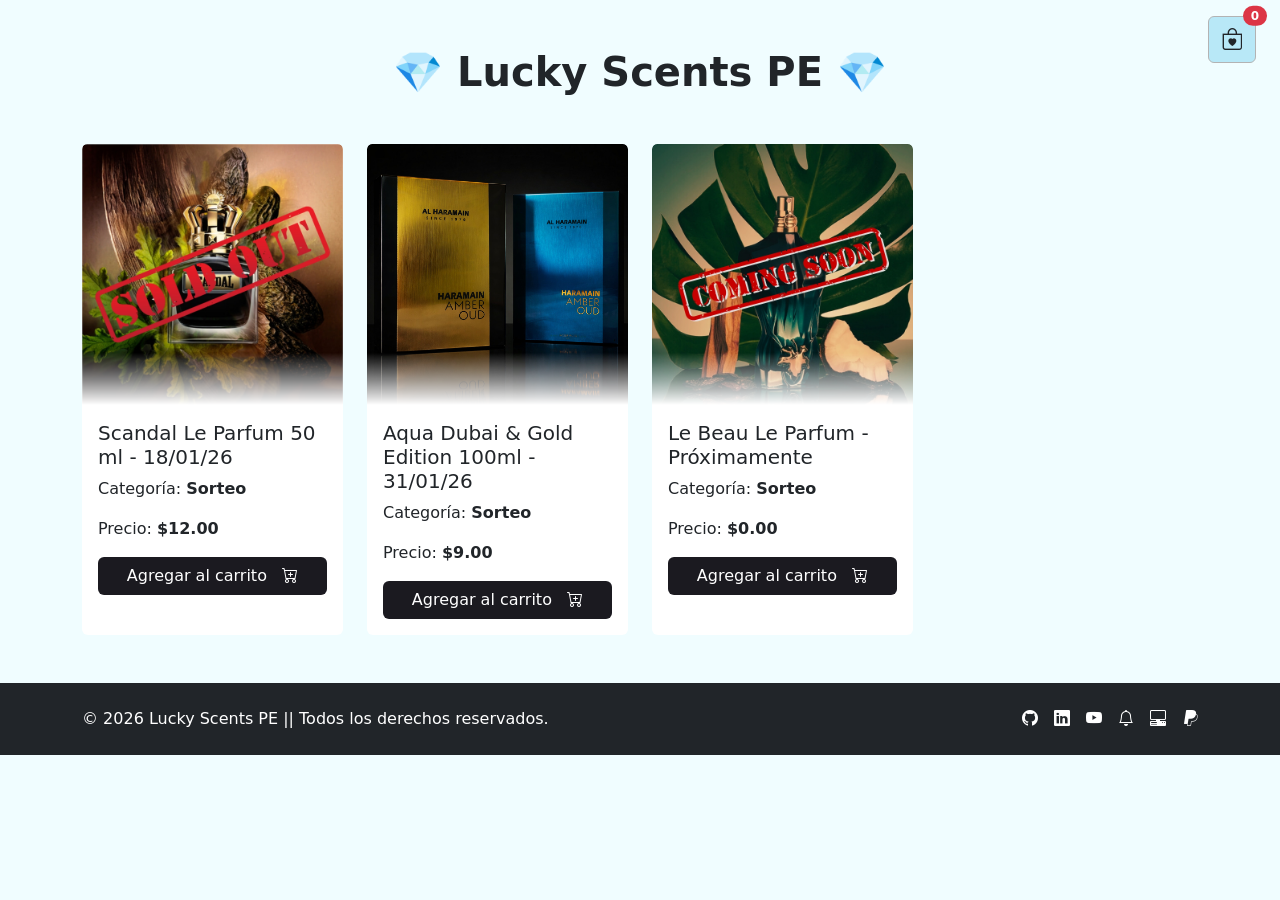
==== index.html @ 7fdbcfc8 "Add files via upload" ====
<!DOCTYPE html>
<html lang="es">
  <head>
    <meta charset="UTF-8" />
    <meta name="viewport" content="width=device-width, initial-scale=1.0" />
    <title>Carrito de compras con JavaScript</title>
    <link rel="shortcut icon" href="assets/imgs/favicon.ico" type="image/x-icon" />
    <link
      href="https://cdn.jsdelivr.net/npm/bootstrap@5.3.3/dist/css/bootstrap.min.css"
      rel="stylesheet"
      integrity="sha384-QWTKZyjpPEjISv5WaRU9OFeRpok6YctnYmDr5pNlyT2bRjXh0JMhjY6hW+ALEwIH"
      crossorigin="anonymous"
    />
    <link
      rel="stylesheet"
      href="https://cdn.jsdelivr.net/npm/bootstrap-icons@1.11.3/font/bootstrap-icons.min.css"
    />
    <link rel="stylesheet" href="assets/css/home.css" />
  </head>

  <body>
    <!-- Botón del carrito -->
    <div class="position-relative">
      <a
        href="#"
        class="btn btn_shopping cart-badge position-fixed top-0 end-0 me-4 mt-3 swing-on-hover border bg-white"
      >
        <i class="bi bi-bag-heart"></i>
        <span
          id="contador-carrito"
          class="position-absolute top-1 start-100 translate-middle badge rounded-pill bg-danger"
        >
          0
        </span>
      </a>
    </div>

    <!-- Contenedor principal de la tienda de donas -->
    <div class="container my-5">
      <h1 class="text-center fw-bold"> 💎 Lucky Scents PE 💎</h1>
      <div id="donas-container" class="row g-4 mt-4"></div>
    </div>

    <!-- Offcanvas del carrito -->
    <div
      class="offcanvas offcanvas-end"
      tabindex="-1"
      id="offcanvasRight"
      aria-labelledby="offcanvasRightLabel"
    >
      <div class="offcanvas-header border-bottom">
        <h4 class="offcanvas-title text-center">Carrito de compras</h4>
        <button
          type="button"
          class="btn-close"
          data-bs-dismiss="offcanvas"
          aria-label="Close"
        ></button>
      </div>

      <div class="offcanvas-body border-bottom"></div>

      <div class="offcanvas-footer mt-4">
        <h5 class="justify-content-between mb-2">
          <span class="fw-bold px-3">SUBTOTAL:</span>
          <span id="subtotal" class="fw-bold float-end px-2 fs-2"> S/. 0.00 </span>
        </h5>
        <div class="text-center mb-5 px-3">
          <button class="btn btn-primary mt-5 w-100" onclick="generarPedidoWhatsApp()">
            Enviar pedido por WhatsApp
          </button>
        </div>
      </div>
    </div>

    <footer class="footer bg-dark text-white mt-5 py-4">
      <div class="container">
        <div class="row align-items-center">
          <div class="col-12 col-md-6 text-center text-md-start mb-3 mb-md-0">
            <p class="mb-0">
              © 2026
              <a
                target="_blank"
                rel="noreferrer"
                href=""
                class="text-white text-decoration-none"
                >Lucky Scents PE</a
              >
              || Todos los derechos reservados.
            </p>
          </div>
          <div class="col-12 col-md-6 text-center text-md-end">
            <div class="social-icons d-inline-flex justify-content-center">
              <a
                target="_blank"
                rel="noreferrer"
                href="#"
                class="text-white me-3"
              >
                <i class="bi bi-github"></i>
              </a>
              <a
                target="_blank"
                rel="noreferrer"
                href="#"
                class="text-white me-3"
              >
                <i class="bi bi-linkedin"></i>
              </a>
              <a
                target="_blank"
                rel="noreferrer"
                href="#"
                class="text-white me-3"
              >
                <i class="bi bi-youtube"></i>
              </a>
              <a
                target="_blank"
                rel="noreferrer"
                href="https://www.npmjs.com/package/nextjs-toast-notify"
                class="text-white me-3"
              >
                <i class="bi bi-bell"></i>
              </a>
              <a
                target="_blank"
                rel="noreferrer"
                href="#"
                class="text-white me-3"
              >
                <i class="bi bi-pc-display-horizontal"></i>
              </a>
              <a
                target="_blank"
                rel="noreferrer"
                href="#"
                class="text-white"
              >
                <i class="bi bi-paypal"></i>
              </a>
            </div>
          </div>
        </div>
      </div>
    </footer>

    <script src="https://cdn.jsdelivr.net/npm/bootstrap@5.3.0-alpha1/dist/js/bootstrap.bundle.min.js"></script>
    <script src="assets/js/obtener_productos.js"></script>
    <script src="assets/js/app.js"></script>
  </body>
</html>
---- assets/css/home.css ----
body {
  background-color: #f0fdff !important;
}
.position-relative {
  z-index: 1;
}
.card img {
  -webkit-mask-image: linear-gradient(black 80%, transparent);
  mask-image: linear-gradient(black 80%, transparent);
}
.btn-cart {
  background-color: #1b1a20;
  color: white;
}
.btn-cart:hover {
  background-color: #333 !important;
  color: #fff !important;
}
.custom-card:hover img {
  transform: scale(1.1);
}

.custom-card img {
  transition: transform 0.3s ease-in-out;
}
.bi-bag-heart {
  font-size: 22px !important;
}
#offcanvasRight {
  margin-top: 65px !important;
}
.offcanvas-body {
  background-color: #f8f9fa !important;
}
.btn-primary {
  background-color: #1b1a20 !important;
  color: white;
  border: #1b1a20 !important;
}
.btn-primary:hover {
  border: none !important;
  opacity: 0.8 !important;
}

.balanceo {
  animation: swing 0.6s ease forwards;
  display: inline-block;
}

@keyframes swing {
  0% {
    transform: rotate(0);
  }
  25% {
    transform: rotate(15deg);
  }
  50% {
    transform: rotate(-10deg);
  }
  75% {
    transform: rotate(5deg);
  }
  to {
    transform: rotate(0);
  }
}

.offcanvas-header {
  background-color: #cecece !important;
}

.btn_shopping {
  background-color: #b8e8f7 !important;
  border: 1px solid #b3b3b3 !important;
}
.btn_shopping :hover {
  animation: swing 0.6s ease forwards;
  display: inline-block;
}
.fs-5 {
  font-size: 18px !important;
  color: #595454 !important;
}
.fs-6 {
  font-size: 14px !important;
  color: #b3b3b3 !important;
}

.offcanvas {
  transition: transform 0.6s ease, opacity 0.6s ease; /* Aumentamos el tiempo */
}

.offcanvas.show {
  transform: translateX(0);
  opacity: 1;
}

.offcanvas:not(.show) {
  transform: translateX(100%);
  opacity: 0;
}
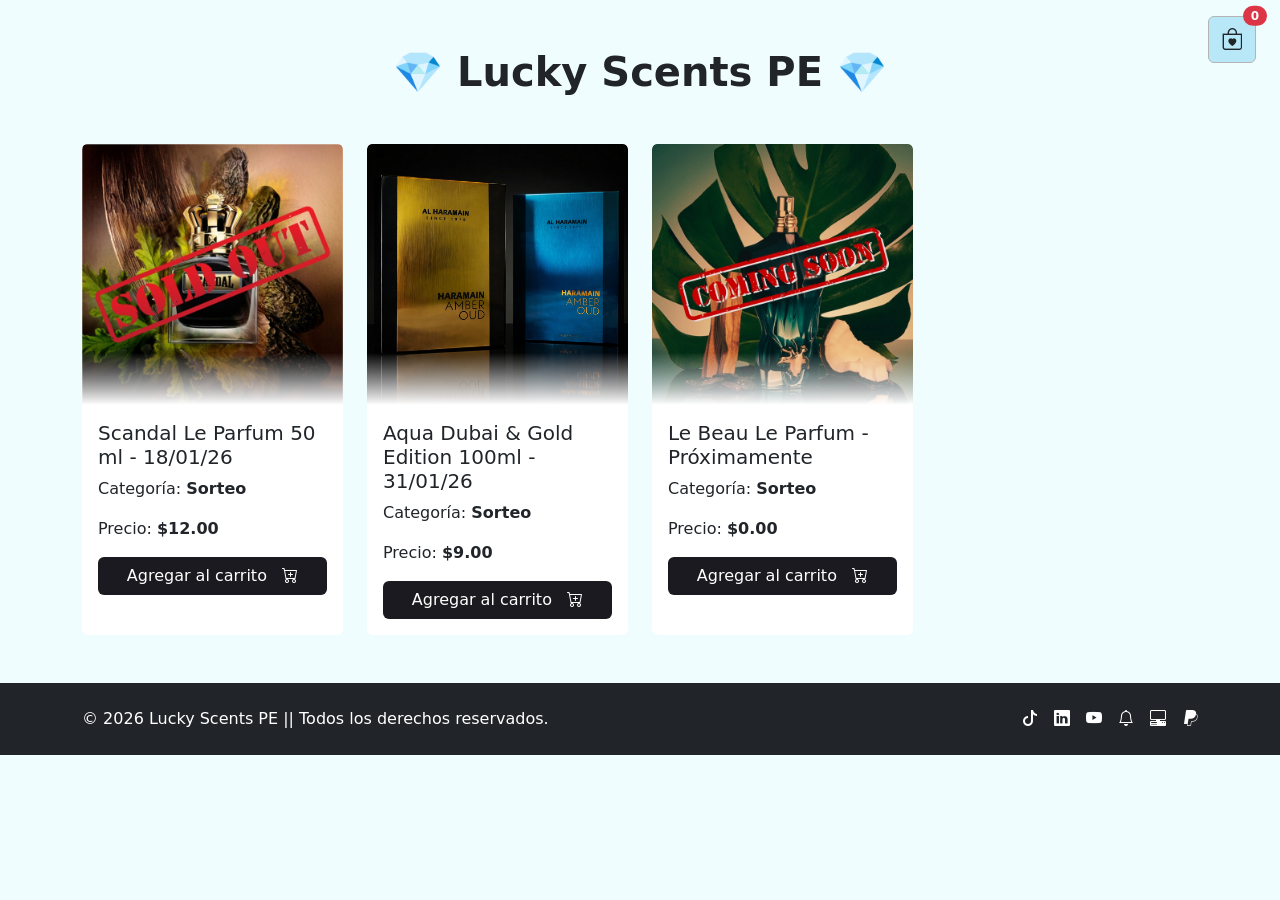
==== commit 99f77cbe: "Update index.html" ====
--- a/index.html
+++ b/index.html
@@ -94,10 +94,10 @@
               <a
                 target="_blank"
                 rel="noreferrer"
-                href="#"
+                href="https://www.tiktok.com/@lucky_scentspe?lang=es"
                 class="text-white me-3"
               >
-                <i class="bi bi-github"></i>
+                <i class="bi bi-tiktok"></i>
               </a>
               <a
                 target="_blank"
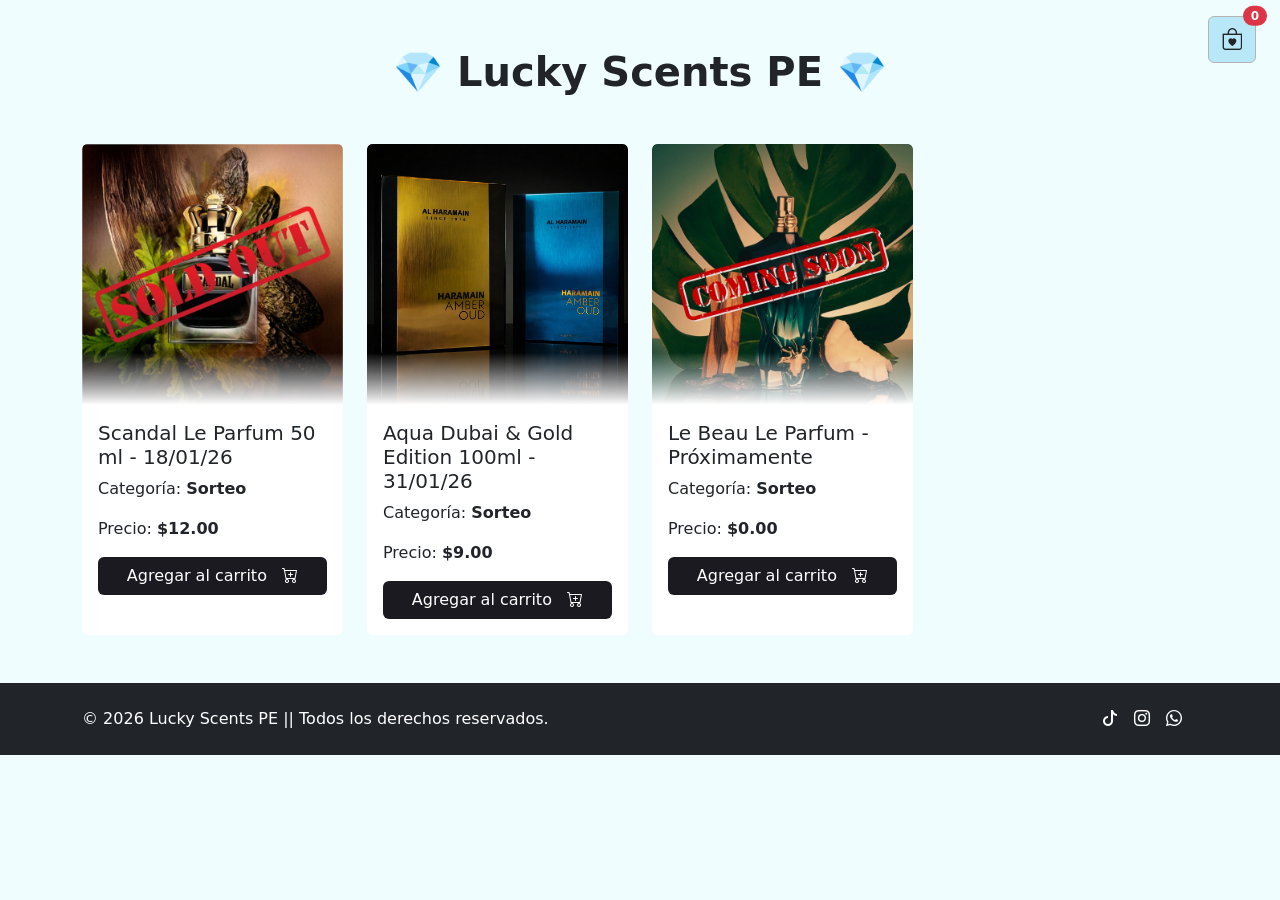
==== commit e204e6bc: "Update index.html" ====
--- a/index.html
+++ b/index.html
@@ -102,42 +102,18 @@
               <a
                 target="_blank"
                 rel="noreferrer"
-                href="#"
+                href="https://www.instagram.com/lucky_scents_pe?igsh=MXdocTNlZzR0eDVuOQ=="
                 class="text-white me-3"
               >
-                <i class="bi bi-linkedin"></i>
+                <i class="bi bi-instagram"></i>
               </a>
               <a
                 target="_blank"
                 rel="noreferrer"
-                href="#"
+                href="https://chat.whatsapp.com/BvXlw9jNj7HGEDC77dyzMo?mode=gi_t"
                 class="text-white me-3"
               >
-                <i class="bi bi-youtube"></i>
-              </a>
-              <a
-                target="_blank"
-                rel="noreferrer"
-                href="https://www.npmjs.com/package/nextjs-toast-notify"
-                class="text-white me-3"
-              >
-                <i class="bi bi-bell"></i>
-              </a>
-              <a
-                target="_blank"
-                rel="noreferrer"
-                href="#"
-                class="text-white me-3"
-              >
-                <i class="bi bi-pc-display-horizontal"></i>
-              </a>
-              <a
-                target="_blank"
-                rel="noreferrer"
-                href="#"
-                class="text-white"
-              >
-                <i class="bi bi-paypal"></i>
+                <i class="bi bi-whatsapp"></i>
               </a>
             </div>
           </div>
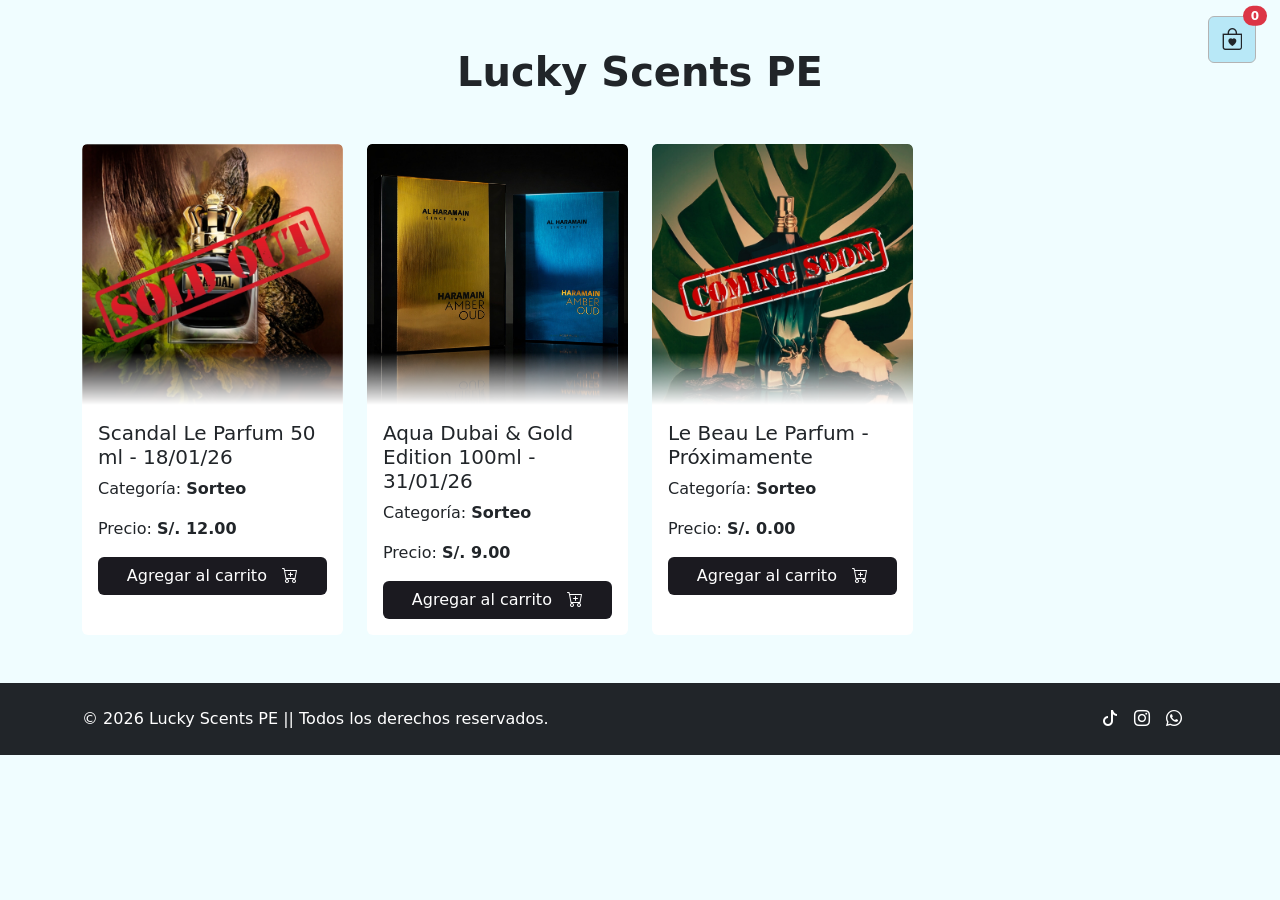
==== commit 66e9f9f9: "Update index.html" ====
--- a/index.html
+++ b/index.html
@@ -3,7 +3,7 @@
   <head>
     <meta charset="UTF-8" />
     <meta name="viewport" content="width=device-width, initial-scale=1.0" />
-    <title>Carrito de compras con JavaScript</title>
+    <title>Lucky Scents PE</title>
     <link rel="shortcut icon" href="assets/imgs/favicon.ico" type="image/x-icon" />
     <link
       href="https://cdn.jsdelivr.net/npm/bootstrap@5.3.3/dist/css/bootstrap.min.css"
@@ -37,7 +37,7 @@
 
     <!-- Contenedor principal de la tienda de donas -->
     <div class="container my-5">
-      <h1 class="text-center fw-bold"> 💎 Lucky Scents PE 💎</h1>
+      <h1 class="text-center fw-bold">Lucky Scents PE</h1>
       <div id="donas-container" class="row g-4 mt-4"></div>
     </div>
 
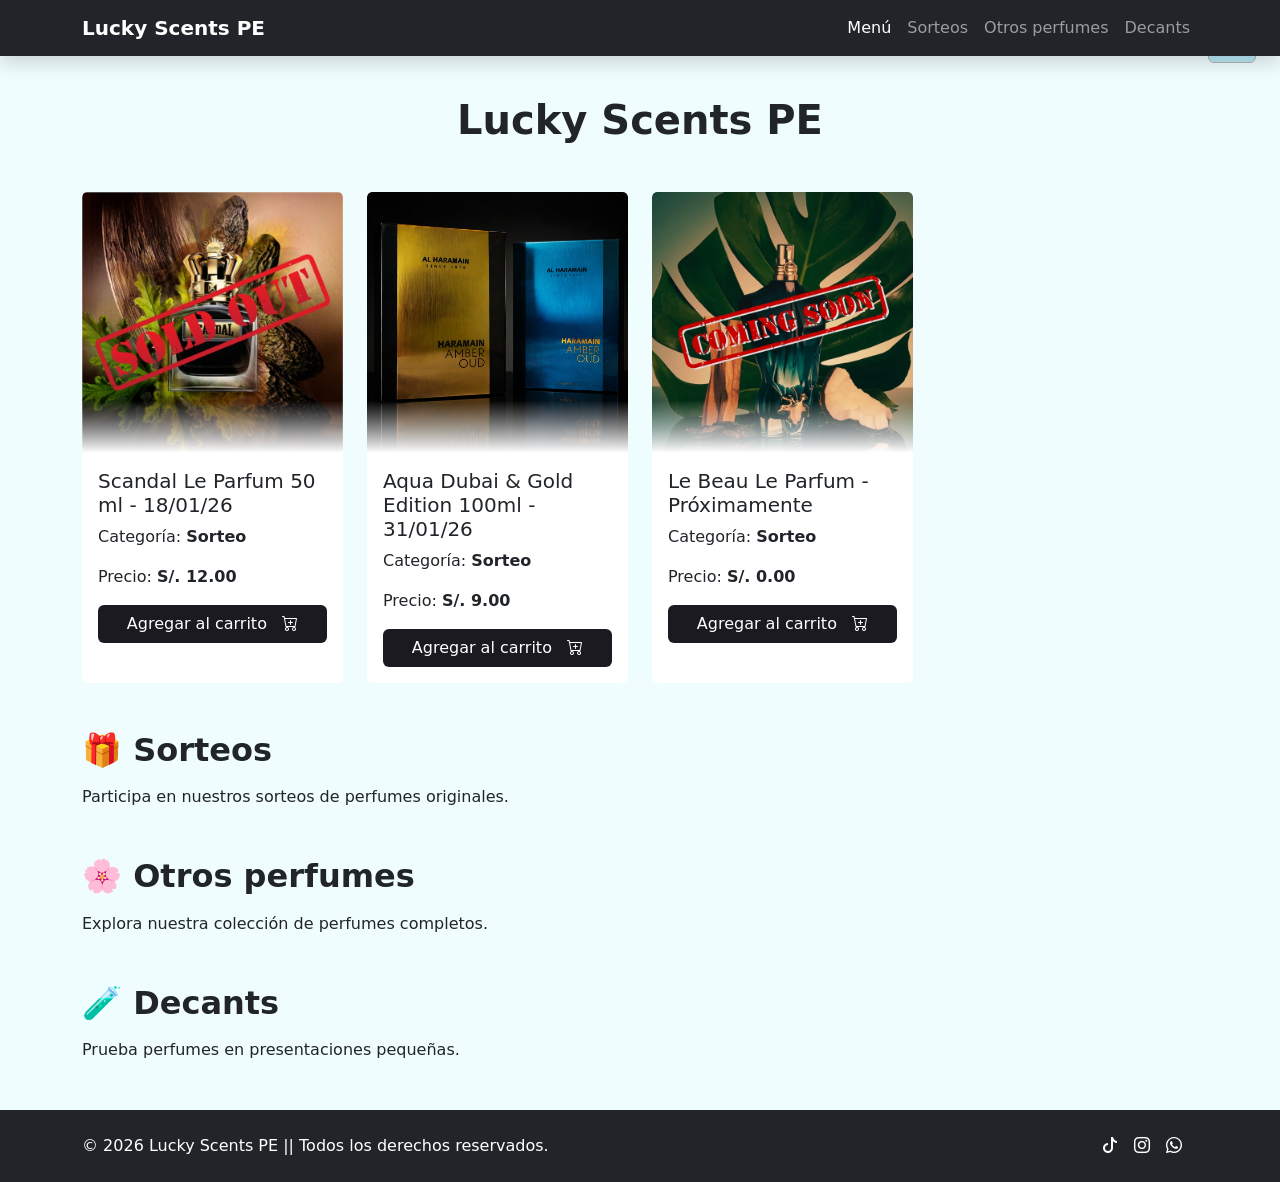
==== commit ea0ed2c1: "Update index.html" ====
--- a/index.html
+++ b/index.html
@@ -17,6 +17,41 @@
     />
     <link rel="stylesheet" href="assets/css/home.css" />
   </head>
+ <!-- NAVBAR -->
+  <nav class="navbar navbar-expand-lg navbar-dark bg-dark fixed-top shadow">
+  <div class="container">
+    <a class="navbar-brand fw-bold" href="#">Lucky Scents PE</a>
+
+    <button
+      class="navbar-toggler"
+      type="button"
+      data-bs-toggle="collapse"
+      data-bs-target="#navbarLucky"
+      aria-controls="navbarLucky"
+      aria-expanded="false"
+      aria-label="Toggle navigation"
+    >
+      <span class="navbar-toggler-icon"></span>
+    </button>
+
+    <div class="collapse navbar-collapse" id="navbarLucky">
+      <ul class="navbar-nav ms-auto mb-2 mb-lg-0">
+        <li class="nav-item">
+          <a class="nav-link active" href="#menu">Menú</a>
+        </li>
+        <li class="nav-item">
+          <a class="nav-link" href="#sorteos">Sorteos</a>
+        </li>
+        <li class="nav-item">
+          <a class="nav-link" href="#perfumes">Otros perfumes</a>
+        </li>
+        <li class="nav-item">
+          <a class="nav-link" href="#decants">Decants</a>
+        </li>
+      </ul>
+    </div>
+  </div>
+</nav>
 
   <body>
     <!-- Botón del carrito -->
@@ -36,10 +71,24 @@
     </div>
 
     <!-- Contenedor principal de la tienda de donas -->
-    <div class="container my-5">
+    <div class="container my-5 pt-5" id="menu">
       <h1 class="text-center fw-bold">Lucky Scents PE</h1>
       <div id="donas-container" class="row g-4 mt-4"></div>
     </div>
+<section id="sorteos" class="container my-5">
+  <h2 class="fw-bold mb-3">🎁 Sorteos</h2>
+  <p>Participa en nuestros sorteos de perfumes originales.</p>
+</section>
+
+<section id="perfumes" class="container my-5">
+  <h2 class="fw-bold mb-3">🌸 Otros perfumes</h2>
+  <p>Explora nuestra colección de perfumes completos.</p>
+</section>
+
+<section id="decants" class="container my-5">
+  <h2 class="fw-bold mb-3">🧪 Decants</h2>
+  <p>Prueba perfumes en presentaciones pequeñas.</p>
+</section>
 
     <!-- Offcanvas del carrito -->
     <div
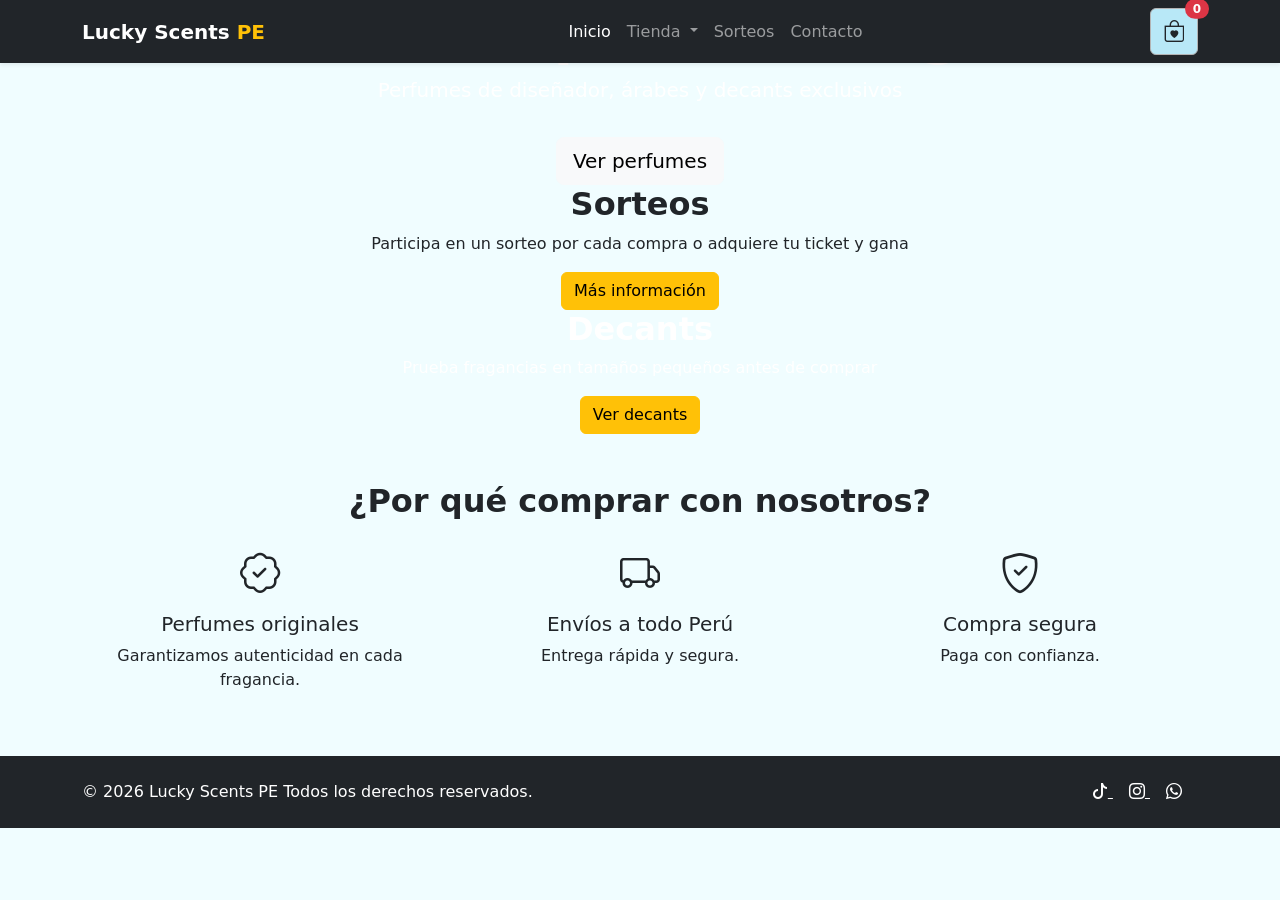
==== commit 44329fca: "Add files via upload" ====
--- a/index.html
+++ b/index.html
@@ -1,177 +1,318 @@
 <!DOCTYPE html>
 <html lang="es">
-  <head>
-    <meta charset="UTF-8" />
-    <meta name="viewport" content="width=device-width, initial-scale=1.0" />
-    <title>Lucky Scents PE</title>
-    <link rel="shortcut icon" href="assets/imgs/favicon.ico" type="image/x-icon" />
-    <link
-      href="https://cdn.jsdelivr.net/npm/bootstrap@5.3.3/dist/css/bootstrap.min.css"
-      rel="stylesheet"
-      integrity="sha384-QWTKZyjpPEjISv5WaRU9OFeRpok6YctnYmDr5pNlyT2bRjXh0JMhjY6hW+ALEwIH"
-      crossorigin="anonymous"
-    />
-    <link
-      rel="stylesheet"
-      href="https://cdn.jsdelivr.net/npm/bootstrap-icons@1.11.3/font/bootstrap-icons.min.css"
-    />
-    <link rel="stylesheet" href="assets/css/home.css" />
-  </head>
- <!-- NAVBAR -->
-  <nav class="navbar navbar-expand-lg navbar-dark bg-dark fixed-top shadow">
+
+<head>
+<meta charset="UTF-8">
+<meta name="viewport" content="width=device-width, initial-scale=1.0">
+
+<title>Lucky Scents PE</title>
+
+<meta name="description" content="Tienda online de perfumes y decants en Perú. Descubre fragancias exclusivas en Lucky Scents PE.">
+
+<link rel="shortcut icon" href="assets/imgs/favicon.ico" type="image/x-icon">
+
+<link
+href="https://cdn.jsdelivr.net/npm/bootstrap@5.3.3/dist/css/bootstrap.min.css"
+rel="stylesheet"
+>
+
+<link
+rel="stylesheet"
+href="https://cdn.jsdelivr.net/npm/bootstrap-icons@1.11.3/font/bootstrap-icons.min.css"
+/>
+
+<link rel="stylesheet" href="assets/css/home.css">
+
+</head>
+
+<body>
+
+    <nav class="navbar navbar-expand-lg navbar-dark bg-dark shadow-sm fixed-top">
   <div class="container">
-    <a class="navbar-brand fw-bold" href="#">Lucky Scents PE</a>
-
-    <button
-      class="navbar-toggler"
-      type="button"
-      data-bs-toggle="collapse"
-      data-bs-target="#navbarLucky"
-      aria-controls="navbarLucky"
-      aria-expanded="false"
-      aria-label="Toggle navigation"
-    >
-      <span class="navbar-toggler-icon"></span>
-    </button>
-
-    <div class="collapse navbar-collapse" id="navbarLucky">
-      <ul class="navbar-nav ms-auto mb-2 mb-lg-0">
-        <li class="nav-item">
-          <a class="nav-link active" href="#menu">Menú</a>
-        </li>
-        <li class="nav-item">
-          <a class="nav-link" href="#sorteos">Sorteos</a>
-        </li>
-        <li class="nav-item">
-          <a class="nav-link" href="#perfumes">Otros perfumes</a>
-        </li>
-        <li class="nav-item">
-          <a class="nav-link" href="#decants">Decants</a>
-        </li>
+
+<!-- LOGO -->
+<a class="navbar-brand fw-bold" href="index.html">
+Lucky Scents <span class="text-warning">PE</span>
+</a>
+
+<!-- BOTÓN HAMBURGUESA -->
+<button class="navbar-toggler" type="button" data-bs-toggle="collapse" data-bs-target="#navbarContenido">
+  <span class="navbar-toggler-icon"></span>
+</button>
+
+<!-- CONTENIDO -->
+<div class="collapse navbar-collapse" id="navbarContenido">
+
+  <!-- LINKS -->
+  <ul class="navbar-nav mx-auto mb-2 mb-lg-0">
+
+    <li class="nav-item">
+      <a class="nav-link active" href="index.html">Inicio</a>
+    </li>
+
+    <!-- DROPDOWN TIENDA -->
+    <li class="nav-item dropdown">
+      <a class="nav-link dropdown-toggle" href="#" role="button" data-bs-toggle="dropdown">
+        Tienda
+      </a>
+      <ul class="dropdown-menu">
+        <li><a class="dropdown-item" href="perfumes.html">Perfumes</a></li>
+        <li><a class="dropdown-item" href="decants.html">Decants</a></li>
       </ul>
-    </div>
+    </li>
+
+    <li class="nav-item">
+      <a class="nav-link" href="sorteos.html">Sorteos</a>
+    </li>
+
+    <li class="nav-item">
+      <a class="nav-link" href="">Contacto</a>
+    </li>
+
+  </ul>
+
+
+  <!-- CARRITO (SIEMPRE VISIBLE) -->
+  <button class="btn position-relative btn_shopping" data-bs-toggle="offcanvas" data-bs-target="#offcanvasRight">
+    <i class="bi bi-bag-heart"></i>
+
+    <!-- CONTADOR -->
+    <span id="contador-carrito" 
+      class="position-absolute top-0 start-100 translate-middle badge rounded-pill bg-danger">
+      0
+    </span>
+  </button>
+
+</div>
+
+
   </div>
 </nav>
 
-  <body>
-    <!-- Botón del carrito -->
-    <div class="position-relative">
-      <a
-        href="#"
-        class="btn btn_shopping cart-badge position-fixed top-0 end-0 me-4 mt-3 swing-on-hover border bg-white"
-      >
-        <i class="bi bi-bag-heart"></i>
-        <span
-          id="contador-carrito"
-          class="position-absolute top-1 start-100 translate-middle badge rounded-pill bg-danger"
-        >
-          0
-        </span>
-      </a>
-    </div>
-
-    <!-- Contenedor principal de la tienda de donas -->
-    <div class="container my-5 pt-5" id="menu">
-      <h1 class="text-center fw-bold">Lucky Scents PE</h1>
-      <div id="donas-container" class="row g-4 mt-4"></div>
-    </div>
-<section id="sorteos" class="container my-5">
-  <h2 class="fw-bold mb-3">🎁 Sorteos</h2>
-  <p>Participa en nuestros sorteos de perfumes originales.</p>
+
+
+</div>
+</div>
+</nav>
+
+<!-- HERO -->
+
+<section class="hero d-flex align-items-center text-white text-center">
+
+<div class="container">
+
+<h1 class="display-4 fw-bold">
+Descubre tu próxima fragancia
+</h1>
+
+<p class="lead">
+Perfumes de diseñador, árabes y decants exclusivos
+</p>
+
+<a href="perfumes.html" class="btn btn-light btn-lg mt-3">
+Ver perfumes
+</a>
+
+</div>
+
 </section>
-
-<section id="perfumes" class="container my-5">
-  <h2 class="fw-bold mb-3">🌸 Otros perfumes</h2>
-  <p>Explora nuestra colección de perfumes completos.</p>
+    
+<!-- SORTEOS -->
+<section class="promo-section" style="background-image: url('assets/imgs/sorteo.jpg');">
+  <div class="contenido text-center">
+    <h2 class="fw-bold">Sorteos</h2>
+    <p>Participa en un sorteo por cada compra o adquiere tu ticket y gana </p>
+    <a href="sorteos.html" class="btn btn-warning">Más información</a>
+  </div>
 </section>
 
-<section id="decants" class="container my-5">
-  <h2 class="fw-bold mb-3">🧪 Decants</h2>
-  <p>Prueba perfumes en presentaciones pequeñas.</p>
+<!-- DECANTS -->
+<section class="promo-section" style="background-image: url('assets/imgs/decants.jpg');">
+  <div class="overlay"></div>
+  <div class="contenido text-center text-white">
+    <h2 class="fw-bold">Decants</h2>
+    <p>Prueba fragancias en tamaños pequeños antes de comprar</p>
+    <a href="decants.html" class="btn btn-warning">Ver decants</a>
+  </div>
 </section>
 
-    <!-- Offcanvas del carrito -->
-    <div
-      class="offcanvas offcanvas-end"
-      tabindex="-1"
-      id="offcanvasRight"
-      aria-labelledby="offcanvasRightLabel"
-    >
-      <div class="offcanvas-header border-bottom">
-        <h4 class="offcanvas-title text-center">Carrito de compras</h4>
-        <button
-          type="button"
-          class="btn-close"
-          data-bs-dismiss="offcanvas"
-          aria-label="Close"
-        ></button>
-      </div>
-
-      <div class="offcanvas-body border-bottom"></div>
-
-      <div class="offcanvas-footer mt-4">
-        <h5 class="justify-content-between mb-2">
-          <span class="fw-bold px-3">SUBTOTAL:</span>
-          <span id="subtotal" class="fw-bold float-end px-2 fs-2"> S/. 0.00 </span>
-        </h5>
-        <div class="text-center mb-5 px-3">
-          <button class="btn btn-primary mt-5 w-100" onclick="generarPedidoWhatsApp()">
-            Enviar pedido por WhatsApp
-          </button>
-        </div>
-      </div>
-    </div>
-
-    <footer class="footer bg-dark text-white mt-5 py-4">
-      <div class="container">
-        <div class="row align-items-center">
-          <div class="col-12 col-md-6 text-center text-md-start mb-3 mb-md-0">
-            <p class="mb-0">
-              © 2026
-              <a
-                target="_blank"
-                rel="noreferrer"
-                href=""
-                class="text-white text-decoration-none"
-                >Lucky Scents PE</a
-              >
-              || Todos los derechos reservados.
-            </p>
-          </div>
-          <div class="col-12 col-md-6 text-center text-md-end">
-            <div class="social-icons d-inline-flex justify-content-center">
-              <a
-                target="_blank"
-                rel="noreferrer"
-                href="https://www.tiktok.com/@lucky_scentspe?lang=es"
-                class="text-white me-3"
-              >
-                <i class="bi bi-tiktok"></i>
-              </a>
-              <a
-                target="_blank"
-                rel="noreferrer"
-                href="https://www.instagram.com/lucky_scents_pe?igsh=MXdocTNlZzR0eDVuOQ=="
-                class="text-white me-3"
-              >
-                <i class="bi bi-instagram"></i>
-              </a>
-              <a
-                target="_blank"
-                rel="noreferrer"
-                href="https://chat.whatsapp.com/BvXlw9jNj7HGEDC77dyzMo?mode=gi_t"
-                class="text-white me-3"
-              >
-                <i class="bi bi-whatsapp"></i>
-              </a>
-            </div>
-          </div>
-        </div>
-      </div>
-    </footer>
-
-    <script src="https://cdn.jsdelivr.net/npm/bootstrap@5.3.0-alpha1/dist/js/bootstrap.bundle.min.js"></script>
-    <script src="assets/js/obtener_productos.js"></script>
-    <script src="assets/js/app.js"></script>
-  </body>
-</html>
+<!-- BENEFICIOS -->
+
+<section class="container my-5 text-center beneficios">
+
+<h2 class="fw-bold mb-4">
+¿Por qué comprar con nosotros?
+</h2>
+
+<div class="row">
+
+<div class="col-md-4">
+
+<i class="bi bi-patch-check fs-1"></i>
+
+<h5 class="mt-2">
+Perfumes originales
+</h5>
+
+<p>
+Garantizamos autenticidad en cada fragancia.
+</p>
+
+</div>
+
+<div class="col-md-4">
+
+<i class="bi bi-truck fs-1"></i>
+
+<h5 class="mt-2">
+Envíos a todo Perú
+</h5>
+
+<p>
+Entrega rápida y segura.
+</p>
+
+</div>
+
+<div class="col-md-4">
+
+<i class="bi bi-shield-check fs-1"></i>
+
+<h5 class="mt-2">
+Compra segura
+</h5>
+
+<p>
+Paga con confianza.
+</p>
+
+</div>
+
+</div>
+
+</section>
+
+<!-- CARRITO -->
+
+<div
+class="offcanvas offcanvas-end"
+tabindex="-1"
+id="offcanvasRight"
+>
+
+<div class="offcanvas-header border-bottom">
+
+<h4 class="offcanvas-title">
+Carrito de compras
+</h4>
+
+<button
+type="button"
+class="btn-close"
+data-bs-dismiss="offcanvas"
+></button>
+
+</div>
+
+<div class="offcanvas-body border-bottom"></div>
+
+<div class="offcanvas-footer mt-4">
+
+<h5 class="mb-2 px-3">
+
+<span class="fw-bold">
+SUBTOTAL:
+</span>
+
+<span id="subtotal" class="fw-bold float-end fs-4">
+
+S/. 0.00
+
+</span>
+
+</h5>
+
+<div class="text-center mb-5 px-3">
+
+<button
+class="btn btn-success mt-3 w-100"
+onclick="generarPedidoWhatsApp()"
+>
+
+Enviar pedido por WhatsApp
+
+</button>
+
+</div>
+
+</div>
+
+</div>
+
+<!-- FOOTER -->
+
+<footer class="footer bg-dark text-white mt-5 py-4">
+
+<div class="container">
+
+<div class="row align-items-center">
+
+<div class="col-md-6 text-center text-md-start">
+
+<p class="mb-0">
+
+© 2026 Lucky Scents PE  
+Todos los derechos reservados.
+
+</p>
+
+</div>
+
+<div class="col-md-6 text-center text-md-end">
+
+<a
+target="_blank"
+href="https://www.tiktok.com/@lucky_scentspe"
+class="text-white me-3"
+>
+
+<i class="bi bi-tiktok"></i>
+
+</a>
+
+<a
+target="_blank"
+href="https://www.instagram.com/lucky_scents_pe"
+class="text-white me-3"
+>
+
+<i class="bi bi-instagram"></i>
+
+</a>
+
+<a
+target="_blank"
+href="https://chat.whatsapp.com/BvXlw9jNj7HGEDC77dyzMo"
+class="text-white me-3"
+>
+
+<i class="bi bi-whatsapp"></i>
+
+</a>
+
+</div>
+
+</div>
+
+</div>
+
+</footer>
+
+<script src="https://cdn.jsdelivr.net/npm/bootstrap@5.3.0/dist/js/bootstrap.bundle.min.js"></script>
+
+<script src="assets/js/obtener_productos.js"></script>
+<script src="assets/js/app.js"></script>
+
+
+</body>
+</html>
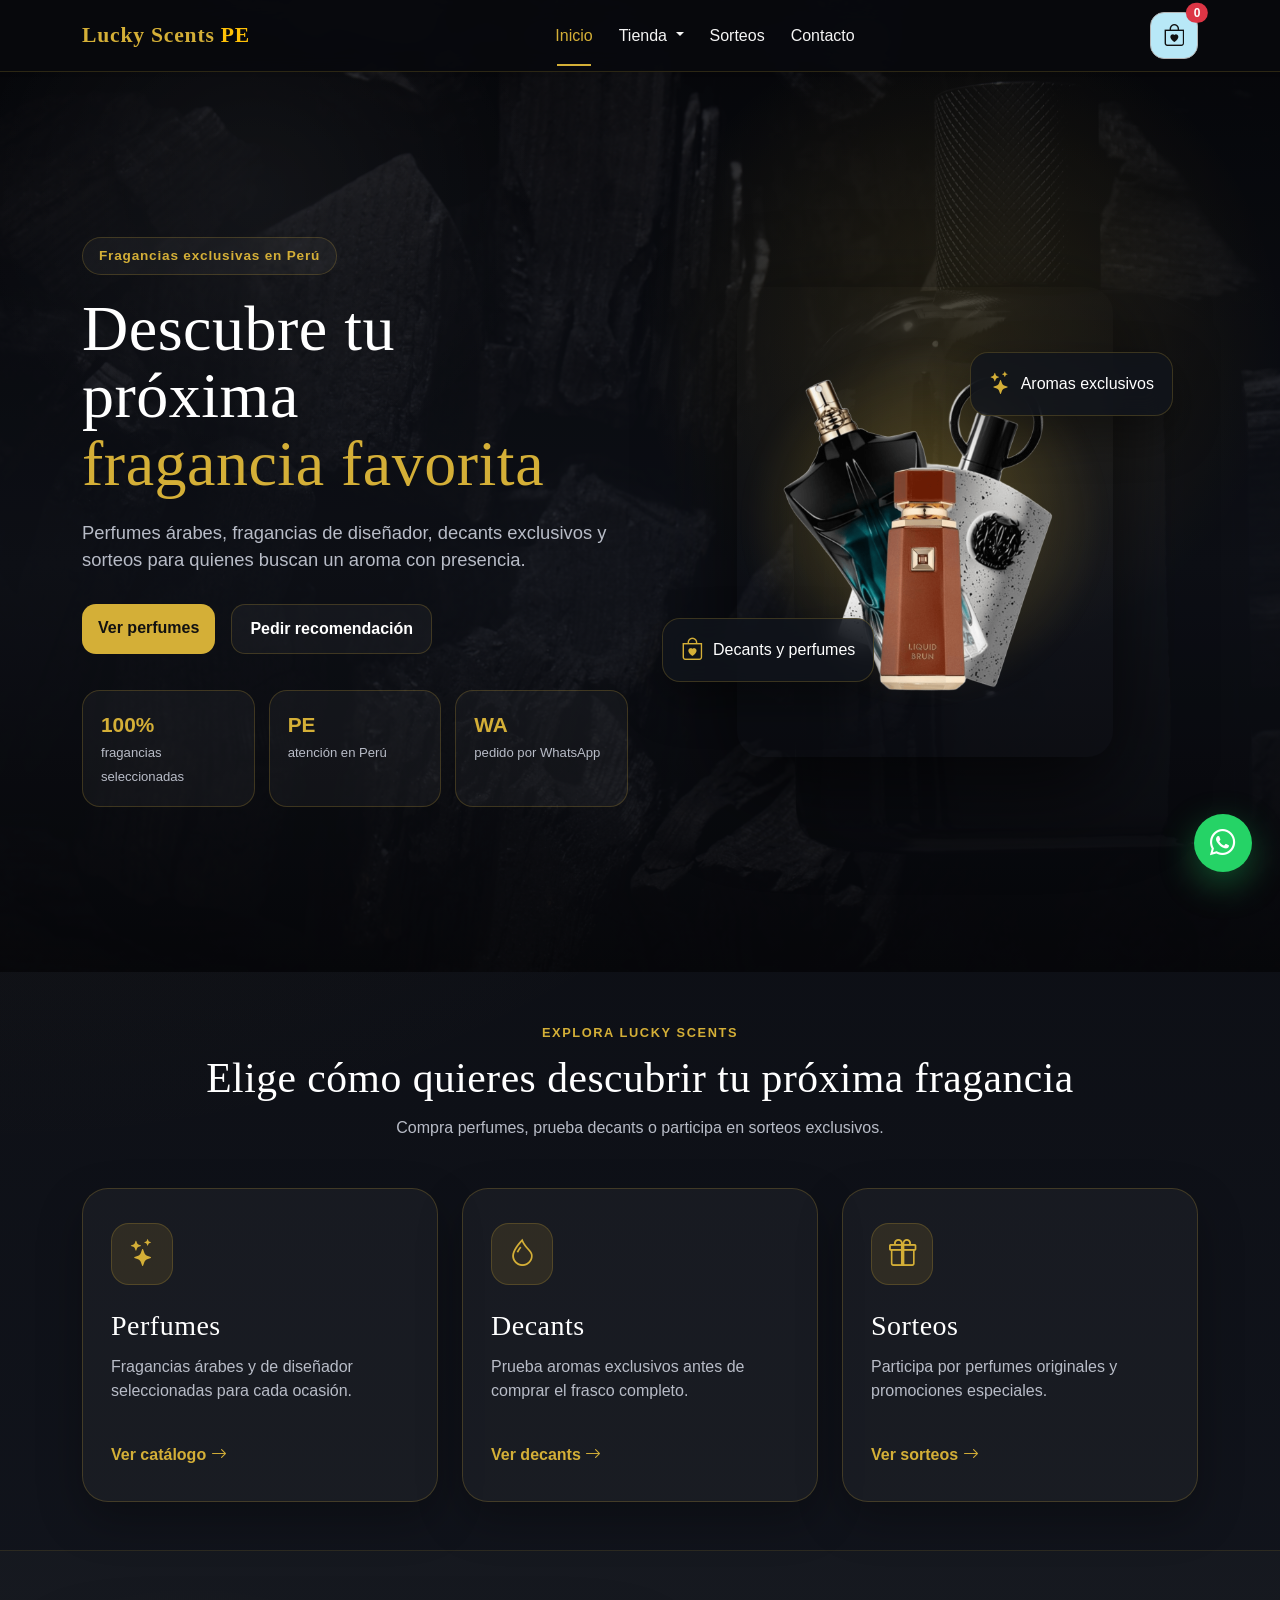
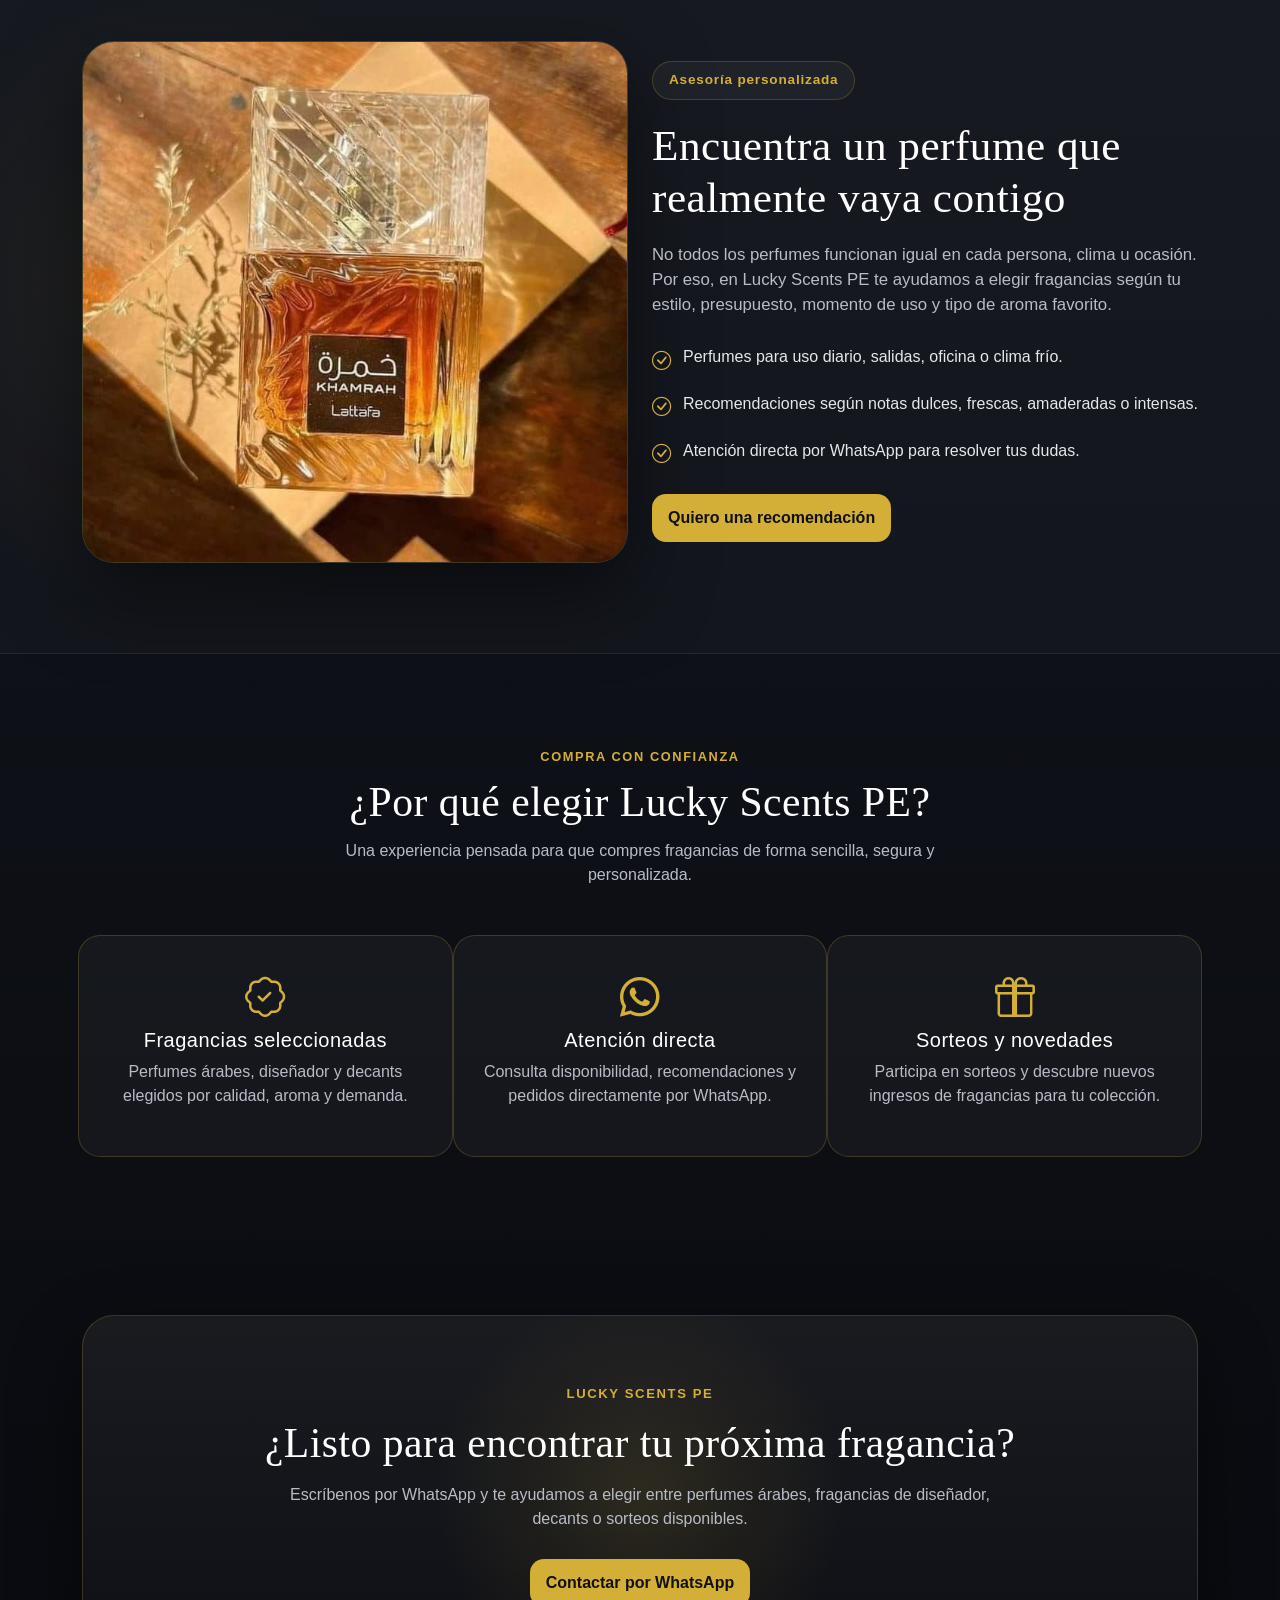
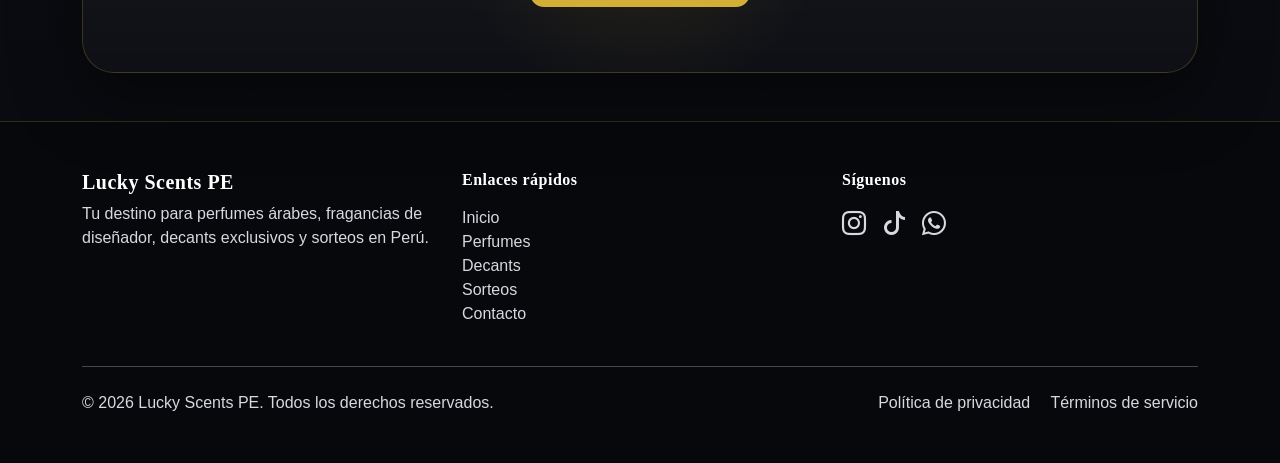
==== commit 1f1ce872: "Add files via upload" ====
--- a/index.html
+++ b/index.html
@@ -1,318 +1,445 @@
-<!DOCTYPE html>
-<html lang="es">
-
-<head>
-<meta charset="UTF-8">
-<meta name="viewport" content="width=device-width, initial-scale=1.0">
-
-<title>Lucky Scents PE</title>
-
-<meta name="description" content="Tienda online de perfumes y decants en Perú. Descubre fragancias exclusivas en Lucky Scents PE.">
-
-<link rel="shortcut icon" href="assets/imgs/favicon.ico" type="image/x-icon">
-
-<link
-href="https://cdn.jsdelivr.net/npm/bootstrap@5.3.3/dist/css/bootstrap.min.css"
-rel="stylesheet"
->
-
-<link
-rel="stylesheet"
-href="https://cdn.jsdelivr.net/npm/bootstrap-icons@1.11.3/font/bootstrap-icons.min.css"
-/>
-
-<link rel="stylesheet" href="assets/css/home.css">
-
-</head>
-
-<body>
-
-    <nav class="navbar navbar-expand-lg navbar-dark bg-dark shadow-sm fixed-top">
-  <div class="container">
-
-<!-- LOGO -->
-<a class="navbar-brand fw-bold" href="index.html">
-Lucky Scents <span class="text-warning">PE</span>
-</a>
-
-<!-- BOTÓN HAMBURGUESA -->
-<button class="navbar-toggler" type="button" data-bs-toggle="collapse" data-bs-target="#navbarContenido">
-  <span class="navbar-toggler-icon"></span>
-</button>
-
-<!-- CONTENIDO -->
-<div class="collapse navbar-collapse" id="navbarContenido">
-
-  <!-- LINKS -->
-  <ul class="navbar-nav mx-auto mb-2 mb-lg-0">
-
-    <li class="nav-item">
-      <a class="nav-link active" href="index.html">Inicio</a>
-    </li>
-
-    <!-- DROPDOWN TIENDA -->
-    <li class="nav-item dropdown">
-      <a class="nav-link dropdown-toggle" href="#" role="button" data-bs-toggle="dropdown">
-        Tienda
-      </a>
-      <ul class="dropdown-menu">
-        <li><a class="dropdown-item" href="perfumes.html">Perfumes</a></li>
-        <li><a class="dropdown-item" href="decants.html">Decants</a></li>
-      </ul>
-    </li>
-
-    <li class="nav-item">
-      <a class="nav-link" href="sorteos.html">Sorteos</a>
-    </li>
-
-    <li class="nav-item">
-      <a class="nav-link" href="">Contacto</a>
-    </li>
-
-  </ul>
-
-
-  <!-- CARRITO (SIEMPRE VISIBLE) -->
-  <button class="btn position-relative btn_shopping" data-bs-toggle="offcanvas" data-bs-target="#offcanvasRight">
-    <i class="bi bi-bag-heart"></i>
-
-    <!-- CONTADOR -->
-    <span id="contador-carrito" 
-      class="position-absolute top-0 start-100 translate-middle badge rounded-pill bg-danger">
-      0
-    </span>
-  </button>
-
-</div>
-
-
-  </div>
-</nav>
-
-
-
-</div>
-</div>
-</nav>
-
-<!-- HERO -->
-
-<section class="hero d-flex align-items-center text-white text-center">
-
-<div class="container">
-
-<h1 class="display-4 fw-bold">
-Descubre tu próxima fragancia
-</h1>
-
-<p class="lead">
-Perfumes de diseñador, árabes y decants exclusivos
-</p>
-
-<a href="perfumes.html" class="btn btn-light btn-lg mt-3">
-Ver perfumes
-</a>
-
-</div>
-
-</section>
-    
-<!-- SORTEOS -->
-<section class="promo-section" style="background-image: url('assets/imgs/sorteo.jpg');">
-  <div class="contenido text-center">
-    <h2 class="fw-bold">Sorteos</h2>
-    <p>Participa en un sorteo por cada compra o adquiere tu ticket y gana </p>
-    <a href="sorteos.html" class="btn btn-warning">Más información</a>
-  </div>
-</section>
-
-<!-- DECANTS -->
-<section class="promo-section" style="background-image: url('assets/imgs/decants.jpg');">
-  <div class="overlay"></div>
-  <div class="contenido text-center text-white">
-    <h2 class="fw-bold">Decants</h2>
-    <p>Prueba fragancias en tamaños pequeños antes de comprar</p>
-    <a href="decants.html" class="btn btn-warning">Ver decants</a>
-  </div>
-</section>
-
-<!-- BENEFICIOS -->
-
-<section class="container my-5 text-center beneficios">
-
-<h2 class="fw-bold mb-4">
-¿Por qué comprar con nosotros?
-</h2>
-
-<div class="row">
-
-<div class="col-md-4">
-
-<i class="bi bi-patch-check fs-1"></i>
-
-<h5 class="mt-2">
-Perfumes originales
-</h5>
-
-<p>
-Garantizamos autenticidad en cada fragancia.
-</p>
-
-</div>
-
-<div class="col-md-4">
-
-<i class="bi bi-truck fs-1"></i>
-
-<h5 class="mt-2">
-Envíos a todo Perú
-</h5>
-
-<p>
-Entrega rápida y segura.
-</p>
-
-</div>
-
-<div class="col-md-4">
-
-<i class="bi bi-shield-check fs-1"></i>
-
-<h5 class="mt-2">
-Compra segura
-</h5>
-
-<p>
-Paga con confianza.
-</p>
-
-</div>
-
-</div>
-
-</section>
-
-<!-- CARRITO -->
-
-<div
-class="offcanvas offcanvas-end"
-tabindex="-1"
-id="offcanvasRight"
->
-
-<div class="offcanvas-header border-bottom">
-
-<h4 class="offcanvas-title">
-Carrito de compras
-</h4>
-
-<button
-type="button"
-class="btn-close"
-data-bs-dismiss="offcanvas"
-></button>
-
-</div>
-
-<div class="offcanvas-body border-bottom"></div>
-
-<div class="offcanvas-footer mt-4">
-
-<h5 class="mb-2 px-3">
-
-<span class="fw-bold">
-SUBTOTAL:
-</span>
-
-<span id="subtotal" class="fw-bold float-end fs-4">
-
-S/. 0.00
-
-</span>
-
-</h5>
-
-<div class="text-center mb-5 px-3">
-
-<button
-class="btn btn-success mt-3 w-100"
-onclick="generarPedidoWhatsApp()"
->
-
-Enviar pedido por WhatsApp
-
-</button>
-
-</div>
-
-</div>
-
-</div>
-
-<!-- FOOTER -->
-
-<footer class="footer bg-dark text-white mt-5 py-4">
-
-<div class="container">
-
-<div class="row align-items-center">
-
-<div class="col-md-6 text-center text-md-start">
-
-<p class="mb-0">
-
-© 2026 Lucky Scents PE  
-Todos los derechos reservados.
-
-</p>
-
-</div>
-
-<div class="col-md-6 text-center text-md-end">
-
-<a
-target="_blank"
-href="https://www.tiktok.com/@lucky_scentspe"
-class="text-white me-3"
->
-
-<i class="bi bi-tiktok"></i>
-
-</a>
-
-<a
-target="_blank"
-href="https://www.instagram.com/lucky_scents_pe"
-class="text-white me-3"
->
-
-<i class="bi bi-instagram"></i>
-
-</a>
-
-<a
-target="_blank"
-href="https://chat.whatsapp.com/BvXlw9jNj7HGEDC77dyzMo"
-class="text-white me-3"
->
-
-<i class="bi bi-whatsapp"></i>
-
-</a>
-
-</div>
-
-</div>
-
-</div>
-
-</footer>
-
-<script src="https://cdn.jsdelivr.net/npm/bootstrap@5.3.0/dist/js/bootstrap.bundle.min.js"></script>
-
-<script src="assets/js/obtener_productos.js"></script>
-<script src="assets/js/app.js"></script>
-
-
-</body>
+<!DOCTYPE html>
+<html lang="es">
+<head>
+  <meta charset="UTF-8">
+  <meta name="viewport" content="width=device-width, initial-scale=1.0">
+
+  <title>Lucky Scents PE | Perfumes, Decants y Sorteos</title>
+
+  <meta name="description" content="Lucky Scents PE: perfumes árabes, fragancias de diseñador, decants exclusivos y sorteos en Perú. Compra y consulta por WhatsApp.">
+
+  <link rel="shortcut icon" href="assets/imgs/favicon.ico">
+
+  <link href="https://cdn.jsdelivr.net/npm/bootstrap@5.3.3/dist/css/bootstrap.min.css" rel="stylesheet">
+  <link href="https://cdn.jsdelivr.net/npm/bootstrap-icons@1.11.3/font/bootstrap-icons.min.css" rel="stylesheet">
+
+  <link rel="stylesheet" href="assets/css/home.css">
+</head>
+
+<body>
+
+<!-- NAVBAR -->
+<nav class="navbar navbar-expand-lg navbar-dark bg-dark shadow-sm fixed-top">
+  <div class="container">
+
+    <a class="navbar-brand fw-bold" href="index.html">
+      Lucky Scents <span class="text-warning">PE</span>
+    </a>
+
+    <button class="navbar-toggler" type="button" data-bs-toggle="collapse" data-bs-target="#navbarContenido">
+      <span class="navbar-toggler-icon"></span>
+    </button>
+
+    <div class="collapse navbar-collapse" id="navbarContenido">
+
+      <ul class="navbar-nav mx-auto">
+
+        <li class="nav-item">
+          <a class="nav-link active" href="index.html">Inicio</a>
+        </li>
+
+        <li class="nav-item dropdown">
+          <a class="nav-link dropdown-toggle" href="#" data-bs-toggle="dropdown">
+            Tienda
+          </a>
+          <ul class="dropdown-menu">
+            <li><a class="dropdown-item" href="perfumes.html">Perfumes</a></li>
+            <li><a class="dropdown-item" href="decants.html">Decants</a></li>
+          </ul>
+        </li>
+
+        <li class="nav-item">
+          <a class="nav-link" href="sorteos.html">Sorteos</a>
+        </li>
+
+        <li class="nav-item">
+          <a class="nav-link" href="contacto.html">Contacto</a>
+        </li>
+
+      </ul>
+    </div>
+
+    <!-- CARRITO SIEMPRE VISIBLE -->
+    <button class="btn position-relative btn_shopping ms-3"
+      data-bs-toggle="offcanvas"
+      data-bs-target="#offcanvasRight">
+
+      <i class="bi bi-bag-heart"></i>
+
+      <span id="contador-carrito"
+        class="position-absolute top-0 start-100 translate-middle badge rounded-pill bg-danger">
+        0
+      </span>
+
+    </button>
+
+  </div>
+</nav>
+
+
+<!-- HERO PRINCIPAL -->
+<section class="hero-luxury">
+
+  <div class="container">
+    <div class="row align-items-center min-vh-100">
+
+      <div class="col-lg-6 reveal reveal-left">
+        <span class="hero-badge">Fragancias exclusivas en Perú</span>
+
+        <h1>
+          Descubre tu próxima
+          <span>fragancia favorita</span>
+        </h1>
+
+        <p>
+          Perfumes árabes, fragancias de diseñador, decants exclusivos y sorteos
+          para quienes buscan un aroma con presencia.
+        </p>
+
+        <div class="hero-actions">
+          <a href="perfumes.html" class="btn btn-primary">
+            Ver perfumes
+          </a>
+
+          <a href="https://wa.me/51940815582?text=Hola%20Lucky%20Scents%2C%20quiero%20una%20recomendaci%C3%B3n%20de%20perfume"
+            target="_blank"
+            class="btn btn-outline-luxury">
+            Pedir recomendación
+          </a>
+        </div>
+
+        <div class="hero-stats">
+          <div>
+            <strong>100%</strong>
+            <span>fragancias seleccionadas</span>
+          </div>
+
+          <div>
+            <strong>PE</strong>
+            <span>atención en Perú</span>
+          </div>
+
+          <div>
+            <strong>WA</strong>
+            <span>pedido por WhatsApp</span>
+          </div>
+        </div>
+      </div>
+
+      <div class="col-lg-6 reveal reveal-right">
+        <div class="perfume-showcase">
+          <div class="glow-circle"></div>
+
+          <img 
+            src="assets/img-products/perfumeIN.png" 
+            alt="Perfume destacado Lucky Scents PE"
+            class="floating-perfume"
+          >
+
+          <div class="floating-card card-top">
+            <i class="bi bi-stars"></i>
+            <span>Aromas exclusivos</span>
+          </div>
+
+          <div class="floating-card card-bottom">
+            <i class="bi bi-bag-heart"></i>
+            <span>Decants y perfumes</span>
+          </div>
+        </div>
+      </div>
+
+    </div>
+  </div>
+
+</section>
+
+
+<!-- CATEGORÍAS PRINCIPALES -->
+<section class="home-categories container py-5">
+
+  <div class="section-title text-center reveal">
+    <span>Explora Lucky Scents</span>
+    <h2>Elige cómo quieres descubrir tu próxima fragancia</h2>
+    <p>
+      Compra perfumes, prueba decants o participa en sorteos exclusivos.
+    </p>
+  </div>
+
+  <div class="row g-4 mt-4">
+
+    <div class="col-md-4 reveal" data-delay="0">
+      <a href="perfumes.html" class="category-card">
+        <div class="category-icon">
+          <i class="bi bi-stars"></i>
+        </div>
+
+        <h3>Perfumes</h3>
+
+        <p>
+          Fragancias árabes y de diseñador seleccionadas para cada ocasión.
+        </p>
+
+        <span>
+          Ver catálogo <i class="bi bi-arrow-right"></i>
+        </span>
+      </a>
+    </div>
+
+    <div class="col-md-4 reveal" data-delay="50">
+      <a href="decants.html" class="category-card">
+        <div class="category-icon">
+          <i class="bi bi-droplet"></i>
+        </div>
+
+        <h3>Decants</h3>
+
+        <p>
+          Prueba aromas exclusivos antes de comprar el frasco completo.
+        </p>
+
+        <span>
+          Ver decants <i class="bi bi-arrow-right"></i>
+        </span>
+      </a>
+    </div>
+
+    <div class="col-md-4 reveal" data-delay="100">
+      <a href="sorteos.html" class="category-card">
+        <div class="category-icon">
+          <i class="bi bi-gift"></i>
+        </div>
+
+        <h3>Sorteos</h3>
+
+        <p>
+          Participa por perfumes originales y promociones especiales.
+        </p>
+
+        <span>
+          Ver sorteos <i class="bi bi-arrow-right"></i>
+        </span>
+      </a>
+    </div>
+
+  </div>
+
+</section>
+
+
+<!-- EXPERIENCIA DE FRAGANCIA -->
+<section class="fragrance-experience">
+
+  <div class="container">
+    <div class="row align-items-center gy-5">
+
+      <div class="col-lg-6 reveal reveal-left">
+        <div class="experience-image">
+          <img src="assets/img-products/perfume7.jpg" alt="Perfume premium Lucky Scents">
+        </div>
+      </div>
+
+      <div class="col-lg-6 reveal reveal-right">
+        <span class="hero-badge">Asesoría personalizada</span>
+
+        <h2>Encuentra un perfume que realmente vaya contigo</h2>
+
+        <p>
+          No todos los perfumes funcionan igual en cada persona, clima u ocasión.
+          Por eso, en Lucky Scents PE te ayudamos a elegir fragancias según tu estilo,
+          presupuesto, momento de uso y tipo de aroma favorito.
+        </p>
+
+        <div class="experience-list">
+
+          <div>
+            <i class="bi bi-check-circle"></i>
+            <span>Perfumes para uso diario, salidas, oficina o clima frío.</span>
+          </div>
+
+          <div>
+            <i class="bi bi-check-circle"></i>
+            <span>Recomendaciones según notas dulces, frescas, amaderadas o intensas.</span>
+          </div>
+
+          <div>
+            <i class="bi bi-check-circle"></i>
+            <span>Atención directa por WhatsApp para resolver tus dudas.</span>
+          </div>
+
+        </div>
+
+        <a href="https://wa.me/51940815582?text=Hola%20Lucky%20Scents%2C%20quiero%20ayuda%20para%20elegir%20un%20perfume"
+          target="_blank"
+          class="btn btn-primary mt-4">
+          Quiero una recomendación
+        </a>
+      </div>
+
+    </div>
+  </div>
+
+</section>
+
+
+<!-- BENEFICIOS -->
+<section class="container beneficios text-center">
+
+  <div class="section-title text-center reveal mb-5">
+    <span>Compra con confianza</span>
+    <h2>¿Por qué elegir Lucky Scents PE?</h2>
+    <p>
+      Una experiencia pensada para que compres fragancias de forma sencilla, segura y personalizada.
+    </p>
+  </div>
+
+  <div class="row justify-content-center g-4">
+
+    <div class="col-md-4 reveal" data-delay="0">
+      <i class="bi bi-patch-check fs-1 mb-3"></i>
+      <h5>Fragancias seleccionadas</h5>
+      <p>
+        Perfumes árabes, diseñador y decants elegidos por calidad, aroma y demanda.
+      </p>
+    </div>
+
+    <div class="col-md-4 reveal" data-delay="50">
+      <i class="bi bi-whatsapp fs-1 mb-3"></i>
+      <h5>Atención directa</h5>
+      <p>
+        Consulta disponibilidad, recomendaciones y pedidos directamente por WhatsApp.
+      </p>
+    </div>
+
+    <div class="col-md-4 reveal" data-delay="100">
+      <i class="bi bi-gift fs-1 mb-3"></i>
+      <h5>Sorteos y novedades</h5>
+      <p>
+        Participa en sorteos y descubre nuevos ingresos de fragancias para tu colección.
+      </p>
+    </div>
+
+  </div>
+
+</section>
+
+
+<!-- CTA FINAL -->
+<section class="home-cta container my-5 reveal">
+  <div class="home-cta-box">
+
+    <span>Lucky Scents PE</span>
+
+    <h2>¿Listo para encontrar tu próxima fragancia?</h2>
+
+    <p>
+      Escríbenos por WhatsApp y te ayudamos a elegir entre perfumes árabes,
+      fragancias de diseñador, decants o sorteos disponibles.
+    </p>
+
+    <a href="https://wa.me/51940815582" target="_blank" class="btn btn-primary">
+      Contactar por WhatsApp
+    </a>
+
+  </div>
+</section>
+
+
+<!-- CARRITO -->
+<div class="offcanvas offcanvas-end" tabindex="-1" id="offcanvasRight">
+
+  <div class="offcanvas-header border-bottom">
+    <h4 class="offcanvas-title">Carrito de compras</h4>
+    <button type="button" class="btn-close" data-bs-dismiss="offcanvas"></button>
+  </div>
+
+  <div class="offcanvas-body border-bottom"></div>
+
+  <div class="offcanvas-footer mt-4">
+    <h5 class="mb-2 px-3">
+      <span class="fw-bold">SUBTOTAL:</span>
+      <span id="subtotal" class="fw-bold float-end fs-4">S/. 0.00</span>
+    </h5>
+
+    <div class="text-center mb-5 px-3">
+      <button class="btn btn-primary w-100 mt-3"
+        onclick="generarPedidoWhatsApp()">
+        Enviar pedido por WhatsApp
+      </button>
+    </div>
+  </div>
+
+</div>
+
+
+<!-- FOOTER -->
+<footer class="footer bg-dark text-white py-5">
+  <div class="container">
+
+    <div class="row gy-4">
+
+      <div class="col-md-4">
+        <h5 class="fw-bold">Lucky Scents PE</h5>
+        <p class="mb-0">
+          Tu destino para perfumes árabes, fragancias de diseñador, decants exclusivos y sorteos en Perú.
+        </p>
+      </div>
+
+      <div class="col-md-4">
+        <h6 class="fw-bold">Enlaces rápidos</h6>
+        <ul class="list-unstyled mt-3">
+          <li><a href="index.html" class="text-white text-decoration-none">Inicio</a></li>
+          <li><a href="perfumes.html" class="text-white text-decoration-none">Perfumes</a></li>
+          <li><a href="decants.html" class="text-white text-decoration-none">Decants</a></li>
+          <li><a href="sorteos.html" class="text-white text-decoration-none">Sorteos</a></li>
+          <li><a href="contacto.html" class="text-white text-decoration-none">Contacto</a></li>
+        </ul>
+      </div>
+
+      <div class="col-md-4">
+        <h6 class="fw-bold">Síguenos</h6>
+
+        <div class="d-flex gap-3 mt-3">
+          <a href="https://www.instagram.com/lucky_scents_pe" target="_blank" class="text-white fs-4">
+            <i class="bi bi-instagram"></i>
+          </a>
+
+          <a href="https://www.tiktok.com/@lucky_scentspe" target="_blank" class="text-white fs-4">
+            <i class="bi bi-tiktok"></i>
+          </a>
+
+          <a href="https://wa.me/51940815582" target="_blank" class="text-white fs-4">
+            <i class="bi bi-whatsapp"></i>
+          </a>
+        </div>
+      </div>
+
+    </div>
+
+    <hr class="my-4">
+
+    <div class="d-flex flex-column flex-md-row justify-content-between align-items-center">
+      <p class="mb-2 mb-md-0">© 2026 Lucky Scents PE. Todos los derechos reservados.</p>
+
+      <div>
+        <a href="#" class="text-white text-decoration-none me-3">Política de privacidad</a>
+        <a href="#" class="text-white text-decoration-none">Términos de servicio</a>
+      </div>
+    </div>
+
+  </div>
+</footer>
+
+
+<!-- WHATSAPP FLOTANTE -->
+<a href="https://wa.me/51940815582" target="_blank" class="whatsapp-float">
+  <i class="bi bi-whatsapp"></i>
+</a>
+
+
+<!-- SCRIPTS -->
+<script src="https://cdn.jsdelivr.net/npm/bootstrap@5.3.0/dist/js/bootstrap.bundle.min.js"></script>
+<script src="assets/js/app.js"></script>
+<script src="assets/js/animations.js"></script>
+
+</body>
 </html>
--- a/assets/css/home.css
+++ b/assets/css/home.css
@@ -1,101 +1,1382 @@
-body {
-  background-color: #f0fdff !important;
-}
-.position-relative {
-  z-index: 1;
-}
-.card img {
-  -webkit-mask-image: linear-gradient(black 80%, transparent);
-  mask-image: linear-gradient(black 80%, transparent);
-}
-.btn-cart {
-  background-color: #1b1a20;
-  color: white;
-}
-.btn-cart:hover {
-  background-color: #333 !important;
-  color: #fff !important;
-}
-.custom-card:hover img {
-  transform: scale(1.1);
-}
-
-.custom-card img {
-  transition: transform 0.3s ease-in-out;
-}
-.bi-bag-heart {
-  font-size: 22px !important;
-}
-#offcanvasRight {
-  margin-top: 65px !important;
-}
-.offcanvas-body {
-  background-color: #f8f9fa !important;
-}
-.btn-primary {
-  background-color: #1b1a20 !important;
-  color: white;
-  border: #1b1a20 !important;
-}
-.btn-primary:hover {
-  border: none !important;
-  opacity: 0.8 !important;
-}
-
-.balanceo {
-  animation: swing 0.6s ease forwards;
-  display: inline-block;
-}
-
-@keyframes swing {
-  0% {
-    transform: rotate(0);
-  }
-  25% {
-    transform: rotate(15deg);
-  }
-  50% {
-    transform: rotate(-10deg);
-  }
-  75% {
-    transform: rotate(5deg);
-  }
-  to {
-    transform: rotate(0);
-  }
-}
-
-.offcanvas-header {
-  background-color: #cecece !important;
-}
-
-.btn_shopping {
-  background-color: #b8e8f7 !important;
-  border: 1px solid #b3b3b3 !important;
-}
-.btn_shopping :hover {
-  animation: swing 0.6s ease forwards;
-  display: inline-block;
-}
-.fs-5 {
-  font-size: 18px !important;
-  color: #595454 !important;
-}
-.fs-6 {
-  font-size: 14px !important;
-  color: #b3b3b3 !important;
-}
-
-.offcanvas {
-  transition: transform 0.6s ease, opacity 0.6s ease; /* Aumentamos el tiempo */
-}
-
-.offcanvas.show {
-  transform: translateX(0);
-  opacity: 1;
-}
-
-.offcanvas:not(.show) {
-  transform: translateX(100%);
-  opacity: 0;
-}
+/* =========================
+RESET GENERAL
+========================= */
+
+*{
+  margin:0;
+  padding:0;
+  box-sizing:border-box;
+}
+
+:root{
+  --ls-dark:#08090d;
+  --ls-dark-soft:#11141c;
+  --ls-card:#151922;
+  --ls-card-soft:#1b202b;
+  --ls-gold:#d4af37;
+  --ls-gold-soft:#f0cf6a;
+  --ls-text:#f5f5f5;
+  --ls-muted:#b8bcc7;
+  --ls-border:rgba(212,175,55,0.22);
+}
+
+html{
+  scroll-behavior:smooth;
+}
+
+body{
+  font-family:"Segoe UI", Tahoma, Geneva, Verdana, sans-serif;
+  background:
+    radial-gradient(circle at top left, rgba(212,175,55,0.08), transparent 30%),
+    linear-gradient(180deg, #08090d 0%, #11141c 45%, #08090d 100%);
+  color:var(--ls-text);
+  overflow-x:hidden;
+}
+
+h1,h2,h3,h4,h5,h6{
+  letter-spacing:0.5px;
+}
+
+section{
+  margin:0;
+}
+
+
+/* =========================
+NAVBAR
+========================= */
+
+.navbar{
+  background:rgba(8,9,13,0.94) !important;
+  backdrop-filter:blur(12px);
+  -webkit-backdrop-filter:blur(12px);
+  border-bottom:1px solid rgba(212,175,55,0.18);
+  transition:all 0.3s ease;
+  min-height:72px;
+}
+
+.navbar-brand{
+  color:var(--ls-gold) !important;
+  font-family:Georgia, "Times New Roman", serif;
+  font-size:1.35rem;
+  letter-spacing:0.8px;
+}
+
+.navbar .nav-link{
+  color:#f5f5f5 !important;
+  font-weight:500;
+  margin-left:10px;
+  position:relative;
+  transition:0.3s;
+}
+
+.navbar .nav-link:hover,
+.navbar .nav-link.active{
+  color:var(--ls-gold) !important;
+}
+
+.navbar .nav-link.active::after{
+  content:"";
+  position:absolute;
+  left:10px;
+  right:10px;
+  bottom:-10px;
+  height:2px;
+  background:var(--ls-gold);
+}
+
+.dropdown-menu{
+  background:#11141c;
+  border:1px solid var(--ls-border);
+  border-radius:14px;
+  overflow:hidden;
+}
+
+.dropdown-item{
+  color:white;
+}
+
+.dropdown-item:hover,
+.dropdown-item.active{
+  background:rgba(212,175,55,0.16);
+  color:var(--ls-gold);
+}
+
+
+/* =========================
+HERO INDEX ANTIGUO
+========================= */
+
+.hero{
+  position:relative;
+  height:90vh;
+  background:url('../imgs/hero-perfume.jpg') center/cover no-repeat;
+  display:flex;
+  align-items:center;
+  justify-content:center;
+  text-align:center;
+  overflow:hidden;
+  margin:0;
+}
+
+.hero::before{
+  content:"";
+  position:absolute;
+  inset:0;
+  background:linear-gradient(
+    to bottom,
+    rgba(0,0,0,0.55),
+    rgba(0,0,0,0.85)
+  );
+  z-index:1;
+}
+
+.hero .container{
+  position:relative;
+  z-index:2;
+}
+
+.hero h1{
+  color:white !important;
+  font-family:Georgia, "Times New Roman", serif;
+  font-size:3.5rem;
+  font-weight:700;
+  text-shadow:0 3px 15px rgba(0,0,0,0.9);
+}
+
+.hero p{
+  color:#e7e7e7 !important;
+  font-size:1.25rem;
+  text-shadow:0 2px 10px rgba(0,0,0,0.8);
+}
+
+.hero .btn{
+  padding:12px 34px;
+  font-size:1.05rem;
+  border-radius:30px;
+  border:none;
+  transition:0.3s;
+}
+
+.hero .btn:hover{
+  transform:translateY(-3px);
+}
+
+
+/* =========================
+INDEX - HERO LUXURY
+========================= */
+
+.hero-luxury{
+  position:relative;
+  min-height:100vh;
+  background:
+    radial-gradient(circle at 75% 35%, rgba(212,175,55,0.18), transparent 28%),
+    radial-gradient(circle at 20% 20%, rgba(255,255,255,0.06), transparent 22%),
+    linear-gradient(180deg, #07080c 0%, #11141c 58%, #08090d 100%);
+  overflow:hidden;
+  padding-top:72px;
+}
+
+.hero-luxury::before{
+  content:"";
+  position:absolute;
+  inset:0;
+  background:
+    linear-gradient(rgba(0,0,0,0.18), rgba(0,0,0,0.65)),
+    url("../imgs/hero-perfume.jpg") center/cover no-repeat;
+  opacity:0.22;
+  z-index:0;
+}
+
+.hero-luxury .container{
+  position:relative;
+  z-index:2;
+}
+
+.hero-badge{
+  display:inline-block;
+  color:var(--ls-gold);
+  border:1px solid var(--ls-border);
+  background:rgba(255,255,255,0.04);
+  padding:8px 16px;
+  border-radius:999px;
+  font-size:0.85rem;
+  font-weight:700;
+  letter-spacing:0.8px;
+  margin-bottom:20px;
+}
+
+.hero-luxury h1{
+  font-family:Georgia, "Times New Roman", serif;
+  color:white;
+  font-size:4rem;
+  line-height:1.05;
+  margin-bottom:22px;
+}
+
+.hero-luxury h1 span{
+  color:var(--ls-gold);
+  display:block;
+}
+
+.hero-luxury p{
+  color:var(--ls-muted);
+  font-size:1.15rem;
+  max-width:560px;
+}
+
+.hero-actions{
+  display:flex;
+  gap:16px;
+  flex-wrap:wrap;
+  margin-top:30px;
+}
+
+.btn-outline-luxury{
+  border:1px solid var(--ls-border);
+  color:white;
+  background:rgba(255,255,255,0.04);
+  font-weight:700;
+  border-radius:14px;
+  padding:12px 18px;
+}
+
+.btn-outline-luxury:hover{
+  color:#111;
+  background:var(--ls-gold);
+  border-color:var(--ls-gold);
+}
+
+.hero-stats{
+  display:grid;
+  grid-template-columns:repeat(3,1fr);
+  gap:14px;
+  margin-top:36px;
+  max-width:560px;
+}
+
+.hero-stats div{
+  background:rgba(255,255,255,0.04);
+  border:1px solid var(--ls-border);
+  border-radius:18px;
+  padding:18px;
+}
+
+.hero-stats strong{
+  display:block;
+  color:var(--ls-gold);
+  font-size:1.3rem;
+}
+
+.hero-stats span{
+  color:var(--ls-muted);
+  font-size:0.82rem;
+}
+
+
+/* =========================
+PERFUME FLOTANTE INDEX
+========================= */
+
+.perfume-showcase{
+  position:relative;
+  min-height:560px;
+  display:flex;
+  align-items:center;
+  justify-content:center;
+}
+
+.glow-circle{
+  position:absolute;
+  width:390px;
+  height:390px;
+  border-radius:50%;
+  background:radial-gradient(circle, rgba(212,175,55,0.34), transparent 65%);
+  filter:blur(8px);
+  animation:pulseGlow 4s ease-in-out infinite;
+}
+
+.floating-perfume{
+  position:relative;
+  z-index:2;
+  max-height:470px;
+  max-width:78%;
+  object-fit:contain;
+  border-radius:26px;
+  box-shadow:0 30px 90px rgba(0,0,0,0.65);
+  animation:floatingPerfume 4.5s ease-in-out infinite;
+}
+
+.floating-card{
+  position:absolute;
+  z-index:3;
+  display:flex;
+  align-items:center;
+  gap:10px;
+  background:rgba(17,20,28,0.82);
+  backdrop-filter:blur(12px);
+  -webkit-backdrop-filter:blur(12px);
+  border:1px solid var(--ls-border);
+  color:white;
+  border-radius:18px;
+  padding:14px 18px;
+  box-shadow:0 18px 45px rgba(0,0,0,0.4);
+}
+
+.floating-card i{
+  color:var(--ls-gold);
+  font-size:1.4rem;
+}
+
+.card-top{
+  top:110px;
+  right:25px;
+  animation:floatingCard 5s ease-in-out infinite;
+}
+
+.card-bottom{
+  bottom:120px;
+  left:10px;
+  animation:floatingCard 5.5s ease-in-out infinite;
+}
+
+@keyframes floatingPerfume{
+  0%,100%{
+    transform:translateY(0) rotate(-1deg);
+  }
+  50%{
+    transform:translateY(-18px) rotate(1deg);
+  }
+}
+
+@keyframes floatingCard{
+  0%,100%{
+    transform:translateY(0);
+  }
+  50%{
+    transform:translateY(-12px);
+  }
+}
+
+@keyframes pulseGlow{
+  0%,100%{
+    opacity:0.65;
+    transform:scale(1);
+  }
+  50%{
+    opacity:1;
+    transform:scale(1.08);
+  }
+}
+
+
+/* =========================
+HERO DE PÁGINAS INTERNAS
+========================= */
+
+.page-hero{
+  min-height:330px;
+  display:flex;
+  align-items:center;
+  justify-content:center;
+  text-align:center;
+  padding:130px 20px 80px;
+  background:
+    linear-gradient(rgba(8,9,13,0.78), rgba(8,9,13,0.92)),
+    url("../imgs/hero-perfume.jpg") center/cover no-repeat;
+  border-bottom:1px solid var(--ls-border);
+}
+
+.page-hero h1{
+  font-family:Georgia, "Times New Roman", serif;
+  font-size:3.2rem;
+  color:white !important;
+  margin-bottom:15px;
+}
+
+.page-hero p{
+  color:var(--ls-muted) !important;
+  font-size:1.1rem;
+}
+
+
+/* =========================
+SECCIONES PROMO INDEX
+========================= */
+
+.promo-section{
+  position:relative;
+  min-height:460px;
+  background-size:cover;
+  background-position:center;
+  display:flex;
+  align-items:center;
+  justify-content:center;
+  overflow:hidden;
+  margin:0;
+  padding:80px 20px;
+}
+
+.promo-section::before{
+  content:"";
+  position:absolute;
+  inset:0;
+  background:linear-gradient(
+    to bottom,
+    rgba(0,0,0,0.45),
+    rgba(0,0,0,0.82)
+  );
+  z-index:1;
+}
+
+.promo-section .contenido{
+  position:relative;
+  z-index:2;
+  text-align:center;
+  color:white !important;
+  max-width:760px;
+}
+
+.promo-section h2{
+  font-family:Georgia, "Times New Roman", serif;
+  font-size:2.7rem;
+  font-weight:700;
+  color:white !important;
+  text-shadow:0 3px 15px rgba(0,0,0,0.9);
+}
+
+.promo-section p{
+  color:#f1f1f1 !important;
+  font-size:1.1rem;
+  text-shadow:0 2px 10px rgba(0,0,0,0.8);
+}
+
+.promo-section .btn{
+  border-radius:30px;
+  padding:12px 30px;
+  font-weight:700;
+}
+
+
+/* =========================
+BUSCADOR Y FILTROS
+========================= */
+
+.catalog-tools{
+  margin:55px auto 45px;
+  display:grid;
+  grid-template-columns:1fr 260px;
+  gap:18px;
+}
+
+.catalog-tools input,
+.catalog-tools select{
+  background:#10131a;
+  border:1px solid var(--ls-border);
+  color:white;
+  padding:14px 18px;
+  border-radius:14px;
+  outline:none;
+  width:100%;
+}
+
+.catalog-tools input::placeholder{
+  color:#8e93a1;
+}
+
+.catalog-tools input:focus,
+.catalog-tools select:focus{
+  border-color:var(--ls-gold);
+  box-shadow:0 0 0 3px rgba(212,175,55,0.12);
+}
+
+
+/* =========================
+CARDS DE PRODUCTOS
+========================= */
+
+.card,
+.custom-card{
+  background:linear-gradient(180deg, #171b24 0%, #11141c 100%) !important;
+  border:1px solid rgba(212,175,55,0.18) !important;
+  border-radius:22px !important;
+  overflow:hidden;
+  color:white !important;
+  box-shadow:0 18px 45px rgba(0,0,0,0.35);
+  transition:transform 0.35s ease, box-shadow 0.35s ease, border-color 0.35s ease;
+}
+
+.card:hover,
+.custom-card:hover{
+  transform:translateY(-10px);
+  border-color:rgba(212,175,55,0.48) !important;
+  box-shadow:0 24px 60px rgba(0,0,0,0.55);
+}
+
+.card > img.card-img-top{
+  height:300px;
+  width:100%;
+  object-fit:cover;
+  display:block;
+  background:#0d0f15;
+  transition:transform 0.45s ease;
+}
+
+.card:hover > img.card-img-top{
+  transform:scale(1.06);
+}
+
+.card-body{
+  padding:22px;
+  display:flex;
+  flex-direction:column;
+}
+
+.card-brand{
+  color:var(--ls-gold);
+  text-transform:uppercase;
+  letter-spacing:1.5px;
+  font-size:0.75rem;
+  font-weight:700;
+  margin-bottom:8px;
+}
+
+.card-title{
+  font-family:Georgia, "Times New Roman", serif;
+  color:white !important;
+  font-size:1.25rem;
+  margin-bottom:8px;
+}
+
+.card-meta{
+  color:var(--ls-muted);
+  font-size:0.9rem;
+  margin-bottom:12px;
+}
+
+.card-description{
+  color:#c9cbd3;
+  font-size:0.88rem;
+  min-height:58px;
+}
+
+.price{
+  color:var(--ls-gold) !important;
+  font-size:1.45rem;
+  font-weight:800;
+}
+
+
+/* =========================
+OVERLAY DECANT PREMIUM AJUSTADO
+========================= */
+
+.product-image-wrapper{
+  position:relative;
+  overflow:hidden;
+  background:#0d0f15;
+}
+
+.product-image-wrapper .product-image-main{
+  display:block;
+  width:100%;
+  height:300px !important;
+  object-fit:cover;
+  transition:transform 0.45s ease;
+}
+
+.card:hover .product-image-wrapper .product-image-main{
+  transform:scale(1.06);
+}
+
+/* Fondo elegante del decant */
+.decant-badge{
+  position:absolute;
+  right:14px;
+  bottom:14px;
+  z-index:4;
+
+  display:flex;
+  align-items:center;
+  justify-content:center;
+
+  padding:8px;
+  border-radius:18px;
+
+  background:linear-gradient(
+    145deg,
+    rgba(8, 9, 13, 0.72),
+    rgba(35, 30, 20, 0.62)
+  );
+
+  border:1px solid rgba(212,175,55,0.34);
+
+  backdrop-filter:blur(8px);
+  -webkit-backdrop-filter:blur(8px);
+
+  box-shadow:
+    0 10px 26px rgba(0,0,0,0.60),
+    0 0 18px rgba(212,175,55,0.18);
+
+  transition:0.3s ease;
+}
+
+.card:hover .decant-badge{
+  transform:translateY(-3px);
+  box-shadow:
+    0 14px 34px rgba(0,0,0,0.70),
+    0 0 24px rgba(212,175,55,0.24);
+}
+
+/* Imagen PNG del decant */
+.decant-overlay{
+  display:block;
+  width:100% !important;
+  height:100% !important;
+  object-fit:contain !important;
+  pointer-events:none;
+
+  transform:scale(1.18) !important;
+  transform-origin:center;
+
+  filter:
+    drop-shadow(0 5px 10px rgba(0,0,0,0.65))
+    drop-shadow(0 0 8px rgba(255,255,255,0.12));
+}
+
+/* 5 ml */
+.decant-5ml-size{
+  width:95px;
+  height:95px;
+}
+
+/* 10 ml: exactamente el doble que 5 ml */
+.decant-10ml-size{
+  width:95px;
+  height:130px;
+}
+
+/* Por defecto */
+.decant-default-size{
+  width:120px;
+  height:120px;
+}
+
+
+/* =========================
+BOTONES
+========================= */
+
+.btn-primary,
+.btn-cart{
+  background:var(--ls-gold) !important;
+  border:none !important;
+  color:#111 !important;
+  font-weight:700;
+  border-radius:14px;
+  padding:12px 16px;
+  transition:all 0.3s ease;
+}
+
+.btn-primary:hover,
+.btn-cart:hover{
+  background:var(--ls-gold-soft) !important;
+  color:#111 !important;
+  transform:translateY(-2px);
+}
+
+.btn-warning{
+  background:var(--ls-gold) !important;
+  border:none !important;
+  color:#111 !important;
+  font-weight:700;
+}
+
+.btn-warning:hover{
+  background:var(--ls-gold-soft) !important;
+}
+
+
+/* =========================
+BOTÓN CARRITO NAVBAR
+========================= */
+
+.bi-bag-heart{
+  font-size:22px;
+}
+
+.btn_shopping{
+  background:#b8e8f7 !important;
+  border:1px solid #b3b3b3 !important;
+  color:#111 !important;
+  border-radius:14px;
+}
+
+.btn_shopping:hover{
+  animation:swing 0.6s ease forwards;
+}
+
+
+/* =========================
+CARRITO OFFCANVAS
+========================= */
+
+.offcanvas{
+  width:400px;
+  background:#11141c;
+  color:white;
+  border-left:1px solid var(--ls-border);
+  transition:transform 0.6s ease, opacity 0.6s ease;
+}
+
+.offcanvas.show{
+  transform:translateX(0);
+  opacity:1;
+}
+
+.offcanvas:not(.show){
+  transform:translateX(100%);
+  opacity:0;
+}
+
+.offcanvas-header{
+  background:#0b0d12 !important;
+  color:white;
+  border-bottom:1px solid var(--ls-border) !important;
+}
+
+.offcanvas-body{
+  background:#11141c !important;
+  color:white;
+}
+
+.offcanvas-footer{
+  background:#0b0d12;
+  color:white;
+}
+
+.btn-close{
+  filter:invert(1);
+}
+
+#offcanvasRight{
+  margin-top:72px;
+  height:calc(100% - 72px);
+}
+
+.offcanvas-body img{
+  height:65px;
+  width:65px;
+  object-fit:cover;
+}
+
+.title-product{
+  color:white;
+}
+
+.detalles-product{
+  color:var(--ls-muted);
+}
+
+.fs-5,
+.precio{
+  color:var(--ls-gold) !important;
+}
+
+.fs-6,
+.color-gris{
+  color:#b8bcc7 !important;
+}
+
+
+/* =========================
+BENEFICIOS
+========================= */
+
+.beneficios{
+  color:white;
+  padding:90px 20px;
+}
+
+.beneficios h2{
+  color:white !important;
+  font-family:Georgia, "Times New Roman", serif;
+}
+
+.beneficios h5{
+  color:white !important;
+}
+
+.beneficios p{
+  color:var(--ls-muted) !important;
+}
+
+.beneficios i{
+  color:var(--ls-gold);
+}
+
+.beneficios .col-md-4{
+  background:rgba(255,255,255,0.04);
+  border:1px solid var(--ls-border);
+  border-radius:22px;
+  padding:32px 24px;
+  margin-bottom:20px;
+  transition:0.3s;
+}
+
+.beneficios .col-md-4:hover{
+  transform:translateY(-6px);
+  border-color:rgba(212,175,55,0.5);
+}
+
+
+/* =========================
+PANELES DE INFORMACIÓN
+========================= */
+
+.info-panel{
+  background:rgba(255,255,255,0.04);
+  border:1px solid var(--ls-border);
+  border-radius:28px;
+  padding:45px;
+  box-shadow:0 18px 50px rgba(0,0,0,0.35);
+}
+
+.info-panel h2,
+.info-panel h3{
+  font-family:Georgia, "Times New Roman", serif;
+  color:white;
+}
+
+.info-panel p,
+.info-panel li{
+  color:var(--ls-muted);
+}
+
+
+/* =========================
+BLOQUES MINI BENEFICIOS
+========================= */
+
+.benefit-mini{
+  background:rgba(255,255,255,0.04);
+  border:1px solid var(--ls-border);
+  border-radius:20px;
+  padding:25px 18px;
+  height:100%;
+  transition:0.3s;
+}
+
+.benefit-mini:hover{
+  transform:translateY(-6px);
+  border-color:rgba(212,175,55,0.48);
+  box-shadow:0 18px 40px rgba(0,0,0,0.35);
+}
+
+.benefit-mini i{
+  color:var(--ls-gold);
+  margin-bottom:12px;
+}
+
+.benefit-mini h5,
+.benefit-mini h6{
+  color:white;
+  margin-top:10px;
+}
+
+.benefit-mini p{
+  color:var(--ls-muted);
+  margin-bottom:0;
+}
+
+
+/* =========================
+CONTACTO
+========================= */
+
+.contact-card{
+  display:flex;
+  gap:18px;
+  align-items:flex-start;
+  background:rgba(255,255,255,0.04);
+  border:1px solid var(--ls-border);
+  border-radius:20px;
+  padding:22px;
+  transition:0.3s;
+}
+
+.contact-card:hover{
+  transform:translateY(-4px);
+  border-color:rgba(212,175,55,0.48);
+}
+
+.contact-card i{
+  color:var(--ls-gold);
+  font-size:2rem;
+}
+
+.contact-card h5{
+  color:white;
+  margin-bottom:6px;
+}
+
+.contact-card p{
+  color:var(--ls-muted);
+  margin-bottom:8px;
+}
+
+.social-contact{
+  display:flex;
+  flex-direction:column;
+  gap:14px;
+}
+
+.social-contact a{
+  display:flex;
+  align-items:center;
+  gap:14px;
+  padding:18px 20px;
+  border-radius:18px;
+  background:rgba(255,255,255,0.04);
+  border:1px solid var(--ls-border);
+  text-decoration:none;
+  color:white;
+  transition:0.3s;
+}
+
+.social-contact a:hover{
+  transform:translateX(6px);
+  border-color:rgba(212,175,55,0.48);
+  color:var(--ls-gold);
+}
+
+.social-contact i{
+  font-size:1.6rem;
+  color:var(--ls-gold);
+}
+
+
+/* =========================
+INDEX - TITULOS Y CATEGORIAS
+========================= */
+
+.section-title span{
+  color:var(--ls-gold);
+  text-transform:uppercase;
+  letter-spacing:1.6px;
+  font-size:0.8rem;
+  font-weight:800;
+}
+
+.section-title h2{
+  color:white;
+  font-family:Georgia, "Times New Roman", serif;
+  font-size:2.6rem;
+  margin-top:10px;
+}
+
+.section-title p{
+  color:var(--ls-muted);
+  max-width:650px;
+  margin:12px auto 0;
+}
+
+.category-card{
+  display:block;
+  height:100%;
+  background:rgba(255,255,255,0.04);
+  border:1px solid var(--ls-border);
+  border-radius:26px;
+  padding:34px 28px;
+  text-decoration:none;
+  color:white;
+  transition:0.35s;
+  box-shadow:0 18px 45px rgba(0,0,0,0.28);
+}
+
+.category-card:hover{
+  transform:translateY(-10px);
+  border-color:rgba(212,175,55,0.55);
+  box-shadow:0 24px 65px rgba(0,0,0,0.5);
+  color:white;
+}
+
+.category-icon{
+  width:62px;
+  height:62px;
+  border-radius:18px;
+  display:flex;
+  align-items:center;
+  justify-content:center;
+  background:rgba(212,175,55,0.12);
+  border:1px solid var(--ls-border);
+  margin-bottom:24px;
+}
+
+.category-icon i{
+  color:var(--ls-gold);
+  font-size:1.7rem;
+}
+
+.category-card h3{
+  font-family:Georgia, "Times New Roman", serif;
+  color:white;
+  margin-bottom:12px;
+}
+
+.category-card p{
+  color:var(--ls-muted);
+  min-height:72px;
+}
+
+.category-card span{
+  color:var(--ls-gold);
+  font-weight:700;
+}
+
+
+/* =========================
+INDEX - EXPERIENCIA
+========================= */
+
+.fragrance-experience{
+  padding:90px 0;
+  background:
+    radial-gradient(circle at 15% 50%, rgba(212,175,55,0.08), transparent 28%),
+    rgba(255,255,255,0.02);
+  border-top:1px solid rgba(212,175,55,0.12);
+  border-bottom:1px solid rgba(212,175,55,0.12);
+}
+
+.experience-image{
+  position:relative;
+  border-radius:32px;
+  overflow:hidden;
+  border:1px solid var(--ls-border);
+  box-shadow:0 30px 80px rgba(0,0,0,0.5);
+}
+
+.experience-image img{
+  width:100%;
+  height:520px;
+  object-fit:cover;
+  display:block;
+  transition:0.5s;
+}
+
+.experience-image:hover img{
+  transform:scale(1.06);
+}
+
+.fragrance-experience h2{
+  font-family:Georgia, "Times New Roman", serif;
+  color:white;
+  font-size:2.7rem;
+  margin-bottom:18px;
+}
+
+.fragrance-experience p{
+  color:var(--ls-muted);
+  font-size:1.05rem;
+}
+
+.experience-list{
+  display:flex;
+  flex-direction:column;
+  gap:16px;
+  margin-top:28px;
+}
+
+.experience-list div{
+  display:flex;
+  gap:12px;
+  align-items:flex-start;
+  color:#e5e7eb;
+}
+
+.experience-list i{
+  color:var(--ls-gold);
+  font-size:1.2rem;
+  margin-top:2px;
+}
+
+
+/* =========================
+INDEX - CTA FINAL
+========================= */
+
+.home-cta-box{
+  text-align:center;
+  border:1px solid var(--ls-border);
+  border-radius:32px;
+  padding:65px 28px;
+  background:
+    radial-gradient(circle at center, rgba(212,175,55,0.13), transparent 35%),
+    linear-gradient(180deg, rgba(255,255,255,0.06), rgba(255,255,255,0.025));
+  box-shadow:0 26px 70px rgba(0,0,0,0.45);
+}
+
+.home-cta-box span{
+  color:var(--ls-gold);
+  text-transform:uppercase;
+  letter-spacing:1.6px;
+  font-weight:800;
+  font-size:0.82rem;
+}
+
+.home-cta-box h2{
+  color:white;
+  font-family:Georgia, "Times New Roman", serif;
+  font-size:2.6rem;
+  margin:14px 0;
+}
+
+.home-cta-box p{
+  color:var(--ls-muted);
+  max-width:720px;
+  margin:0 auto 28px;
+}
+
+
+/* =========================
+FOOTER
+========================= */
+
+.footer{
+  background:#07080c !important;
+  border-top:1px solid var(--ls-border);
+  color:white;
+}
+
+.footer h5,
+.footer h6{
+  color:white;
+  font-family:Georgia, "Times New Roman", serif;
+}
+
+.footer p,
+.footer a,
+.footer li{
+  color:#d7d9df !important;
+}
+
+.footer a{
+  transition:0.3s;
+}
+
+.footer a:hover{
+  color:var(--ls-gold) !important;
+}
+
+
+/* =========================
+WHATSAPP FLOTANTE
+========================= */
+
+.whatsapp-float{
+  position:fixed;
+  right:28px;
+  bottom:28px;
+  width:58px;
+  height:58px;
+  border-radius:50%;
+  background:#25D366;
+  color:white;
+  display:flex;
+  align-items:center;
+  justify-content:center;
+  font-size:1.6rem;
+  z-index:9999;
+  box-shadow:0 12px 35px rgba(37,211,102,0.35);
+  text-decoration:none;
+  transition:transform 0.25s ease;
+}
+
+.whatsapp-float:hover{
+  transform:scale(1.08);
+  color:white;
+}
+
+
+/* =========================
+ANIMACIONES
+========================= */
+
+.balanceo{
+  animation:swing 0.6s ease forwards;
+  display:inline-block;
+}
+
+@keyframes swing{
+  0%{transform:rotate(0)}
+  25%{transform:rotate(15deg)}
+  50%{transform:rotate(-10deg)}
+  75%{transform:rotate(5deg)}
+  100%{transform:rotate(0)}
+}
+
+.reveal{
+  opacity:0;
+  transform:translateY(35px);
+  transition:opacity 0.45s ease, transform 0.45s ease;
+}
+
+.reveal.active{
+  opacity:1;
+  transform:translateY(0);
+}
+
+.reveal-left{
+  opacity:0;
+  transform:translateX(-45px);
+  transition:opacity 0.55s ease, transform 0.55s ease;
+}
+
+.reveal-left.active{
+  opacity:1;
+  transform:translateX(0);
+}
+
+.reveal-right{
+  opacity:0;
+  transform:translateX(45px);
+  transition:opacity 0.55s ease, transform 0.55s ease;
+}
+
+.reveal-right.active{
+  opacity:1;
+  transform:translateX(0);
+}
+
+
+/* =========================
+RESPONSIVE
+========================= */
+
+@media(max-width:992px){
+  .navbar .nav-link.active::after{
+    display:none;
+  }
+
+  .catalog-tools{
+    grid-template-columns:1fr;
+  }
+
+  .hero-luxury h1{
+    font-size:3rem;
+  }
+
+  .perfume-showcase{
+    min-height:430px;
+  }
+
+  .floating-perfume{
+    max-height:360px;
+  }
+
+  .hero-stats{
+    grid-template-columns:1fr;
+  }
+}
+
+@media(max-width:768px){
+  .hero{
+    height:75vh;
+  }
+
+  .hero h1{
+    font-size:2.3rem;
+  }
+
+  .hero p{
+    font-size:1rem;
+  }
+
+  .hero-luxury{
+    padding-top:90px;
+  }
+
+  .hero-luxury h1{
+    font-size:2.45rem;
+  }
+
+  .hero-luxury p{
+    font-size:1rem;
+  }
+
+  .perfume-showcase{
+    min-height:360px;
+  }
+
+  .floating-card{
+    display:none;
+  }
+
+  .page-hero{
+    min-height:260px;
+    padding:110px 20px 60px;
+  }
+
+  .page-hero h1{
+    font-size:2.2rem;
+  }
+
+  .promo-section{
+    min-height:340px;
+    padding:60px 18px;
+  }
+
+  .promo-section h2{
+    font-size:2.1rem;
+  }
+
+  .card > img.card-img-top,
+  .product-image-wrapper .product-image-main{
+    height:260px !important;
+  }
+
+  .decant-badge{
+    right:10px;
+    bottom:10px;
+    padding:5px;
+  }
+
+  .decant-5ml-size{
+  width:72px;
+  height:72px;
+}
+
+.decant-10ml-size{
+  width:100px;
+  height:100px;
+}
+
+.decant-default-size{
+  width:90px;
+  height:90px;
+}
+
+  .info-panel{
+    padding:28px;
+  }
+
+  .offcanvas{
+    width:100%;
+  }
+
+  #offcanvasRight{
+    margin-top:72px;
+    height:calc(100% - 72px);
+  }
+
+  .section-title h2,
+  .fragrance-experience h2,
+  .home-cta-box h2{
+    font-size:2rem;
+  }
+
+  .experience-image img{
+    height:360px;
+  }
+}
